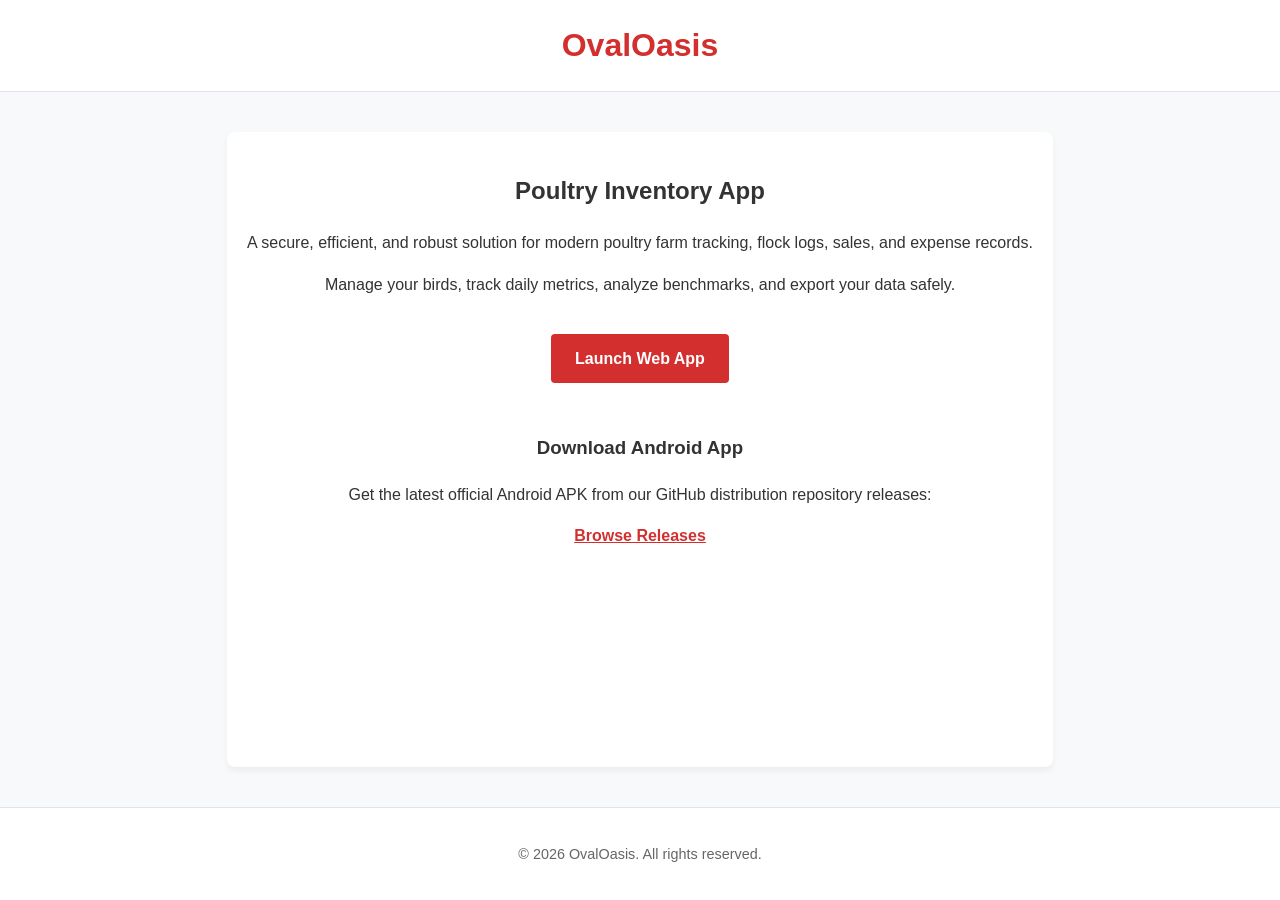
==== website/index.html @ 53a29bb6 "Automated synchronization of build artifacts: 8456d362" ====
<!DOCTYPE html>
<html lang="en">
<head>
    <meta charset="UTF-8">
    <meta name="viewport" content="width=device-width, initial-scale=1.0">
    <title>OvalOasis - Poultry Inventory Management</title>
    <style>
        body {
            font-family: -apple-system, BlinkMacSystemFont, "Segoe UI", Roboto, Helvetica, Arial, sans-serif;
            line-height: 1.6;
            margin: 0;
            padding: 0;
            color: #333;
            background-color: #f7f9fa;
            display: flex;
            flex-direction: column;
            min-height: 100vh;
        }
        header {
            background-color: #ffffff;
            border-bottom: 1px solid #e1e4e8;
            padding: 20px;
            text-align: center;
        }
        header h1 {
            margin: 0;
            color: #d32f2f;
            font-size: 2rem;
        }
        main {
            flex: 1;
            max-width: 800px;
            margin: 40px auto;
            padding: 20px;
            text-align: center;
            background: #ffffff;
            border-radius: 8px;
            box-shadow: 0 4px 6px rgba(0,0,0,0.05);
        }
        .cta-button {
            display: inline-block;
            background-color: #d32f2f;
            color: #ffffff;
            padding: 12px 24px;
            margin: 20px 0;
            font-weight: bold;
            text-decoration: none;
            border-radius: 4px;
            transition: background-color 0.2s ease;
        }
        .cta-button:hover {
            background-color: #b71c1c;
        }
        footer {
            text-align: center;
            padding: 20px;
            font-size: 0.9rem;
            color: #666;
            border-top: 1px solid #e1e4e8;
            background-color: #ffffff;
        }
    </style>
</head>
<body>
    <header>
        <h1>OvalOasis</h1>
    </header>
    <main>
        <h2>Poultry Inventory App</h2>
        <p>A secure, efficient, and robust solution for modern poultry farm tracking, flock logs, sales, and expense records.</p>
        <p>Manage your birds, track daily metrics, analyze benchmarks, and export your data safely.</p>
        
        <a href="https://app.ovaloasis.in" class="cta-button">Launch Web App</a>
        
        <div style="margin-top: 30px;">
            <h3>Download Android App</h3>
            <p>Get the latest official Android APK from our GitHub distribution repository releases:</p>
            <a href="https://github.com/amzy/PoultryInventory-App/releases" style="color: #d32f2f; font-weight: bold; text-decoration: underline;">Browse Releases</a>
        </div>
    </main>
    <footer>
        <p>&copy; 2026 OvalOasis. All rights reserved.</p>
    </footer>
</body>
</html>
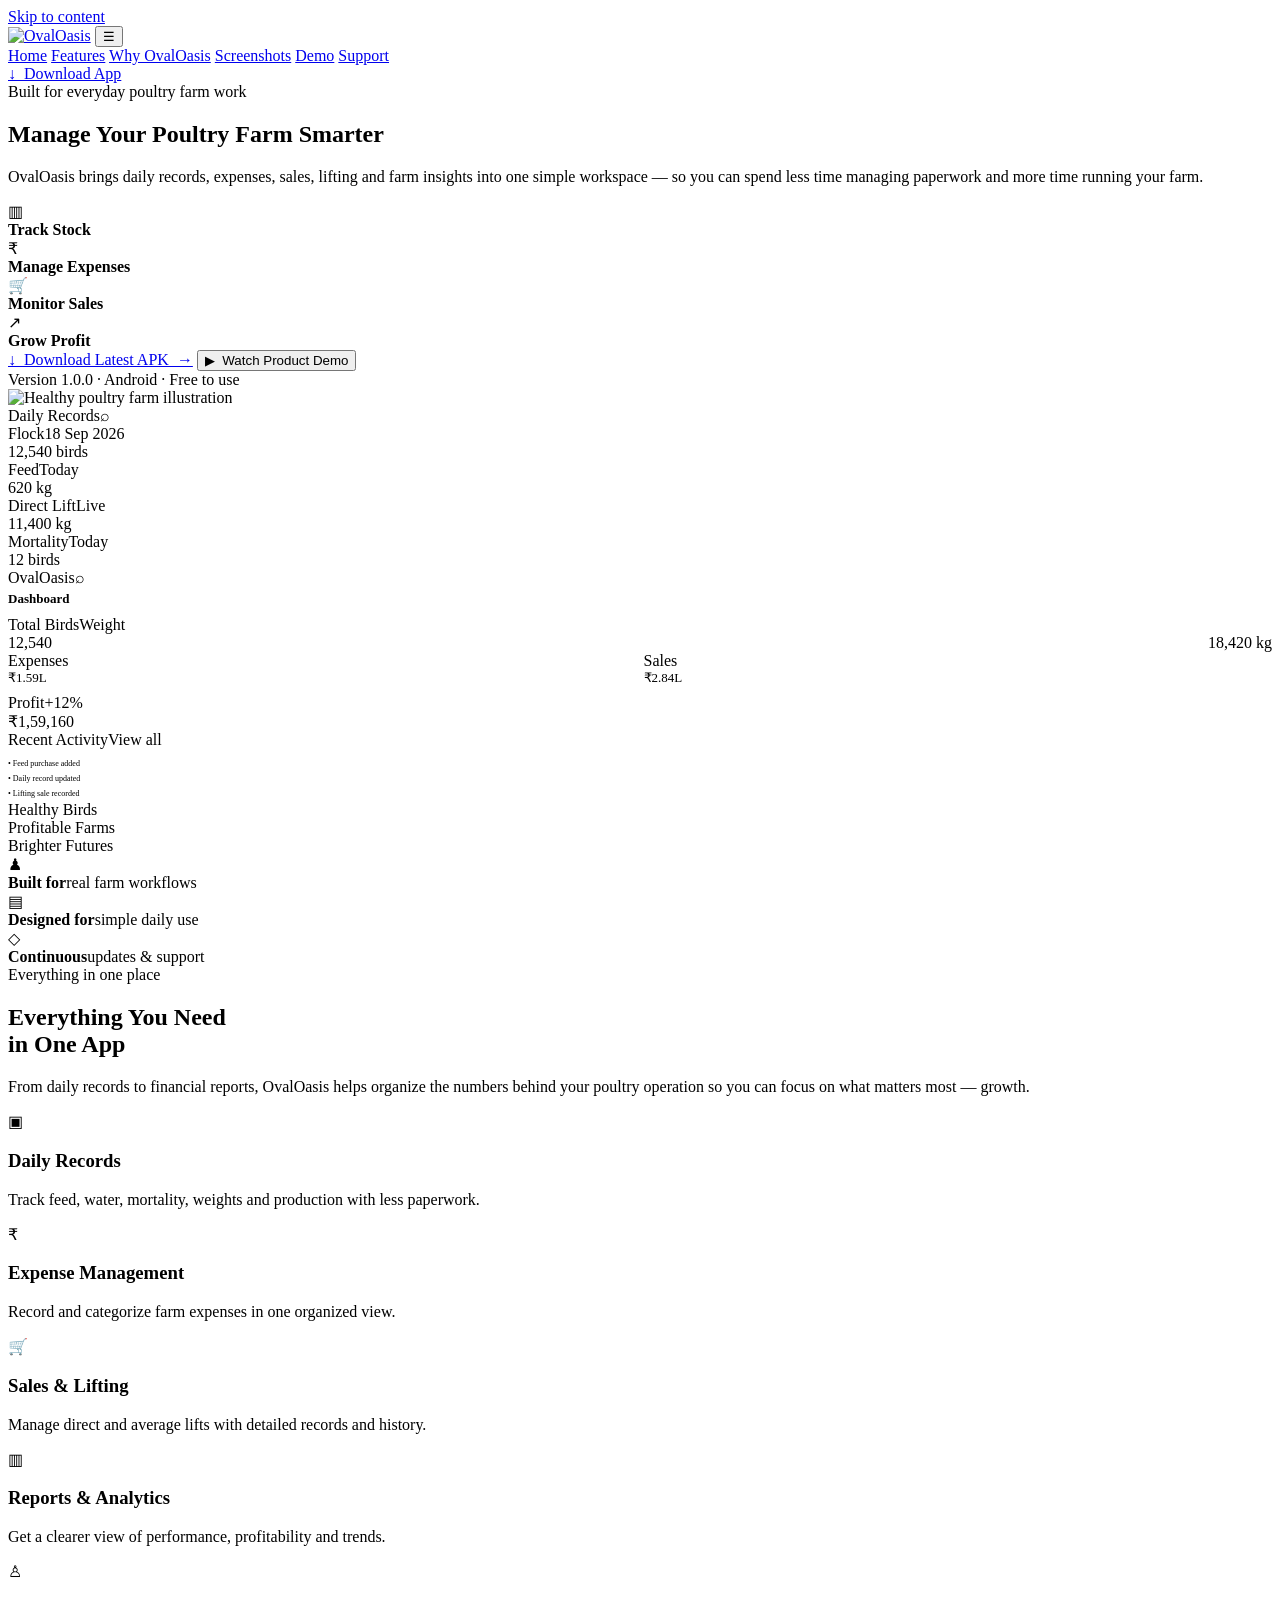
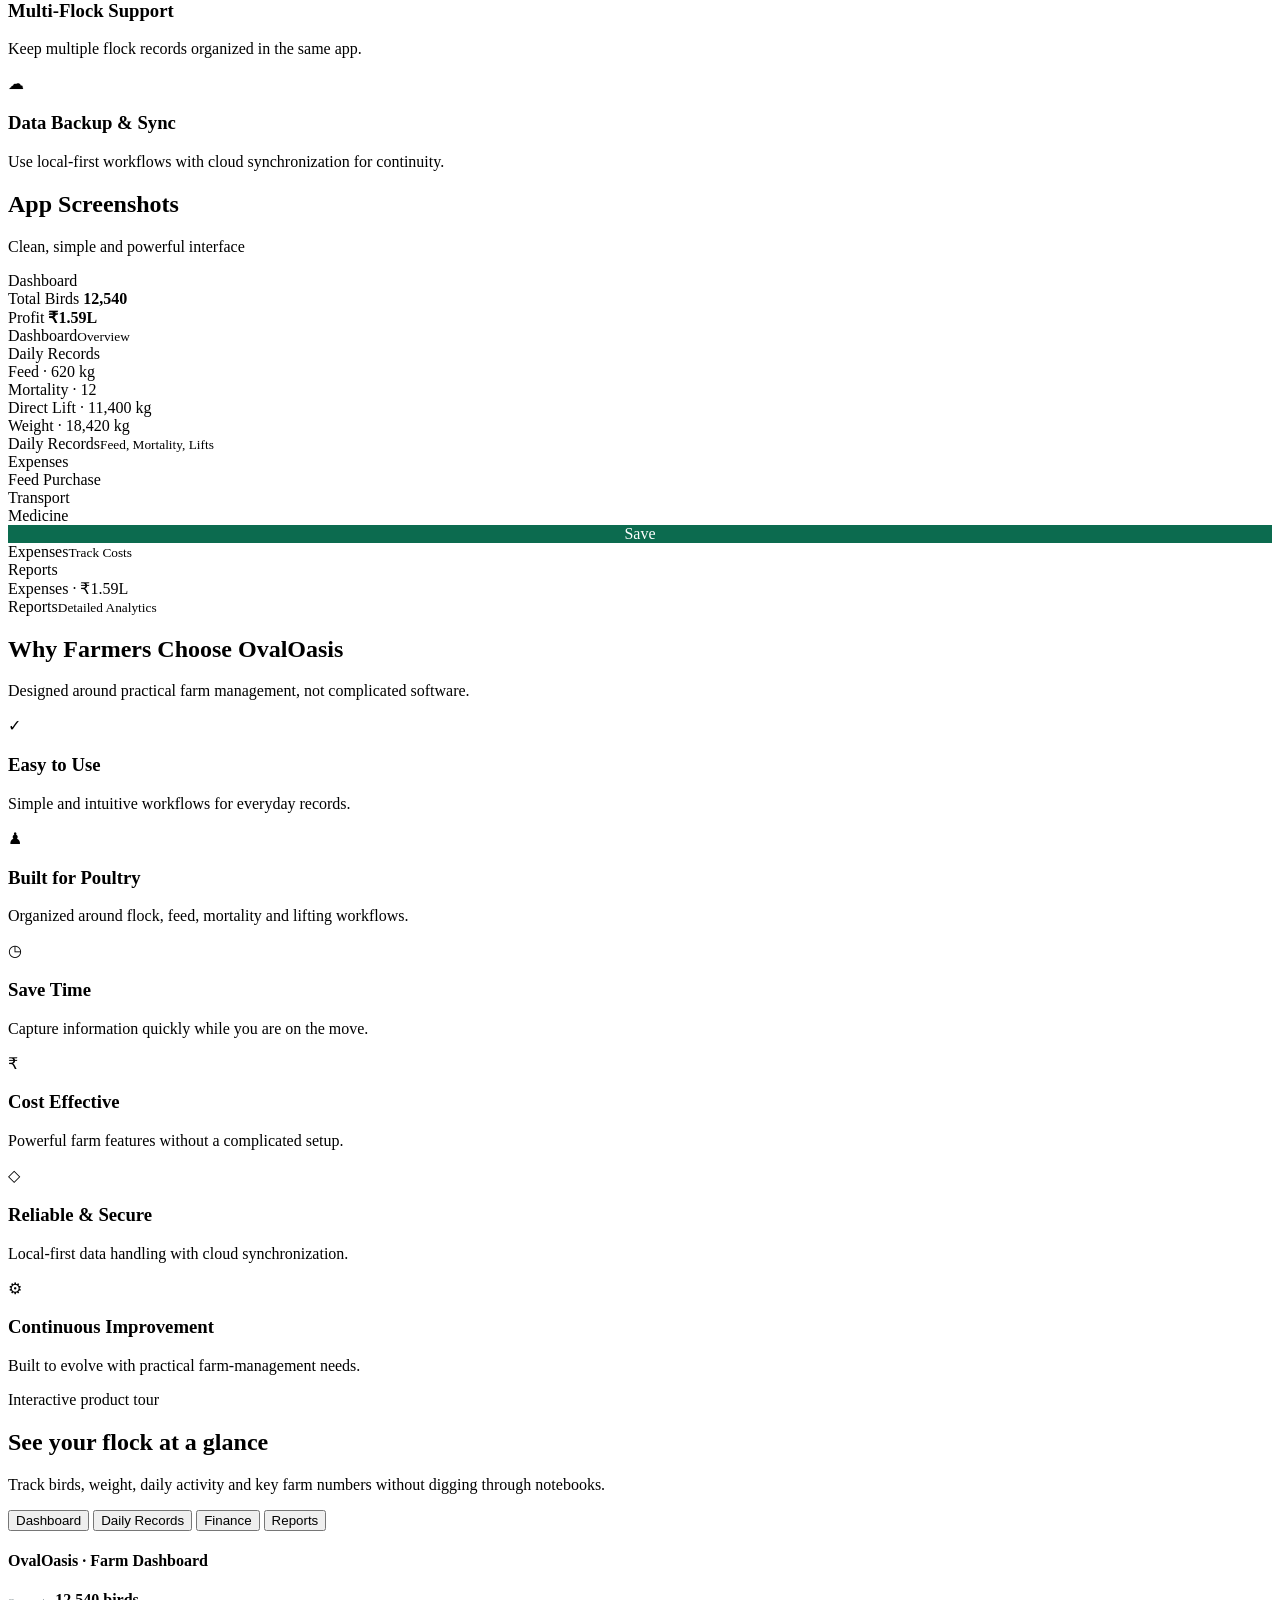
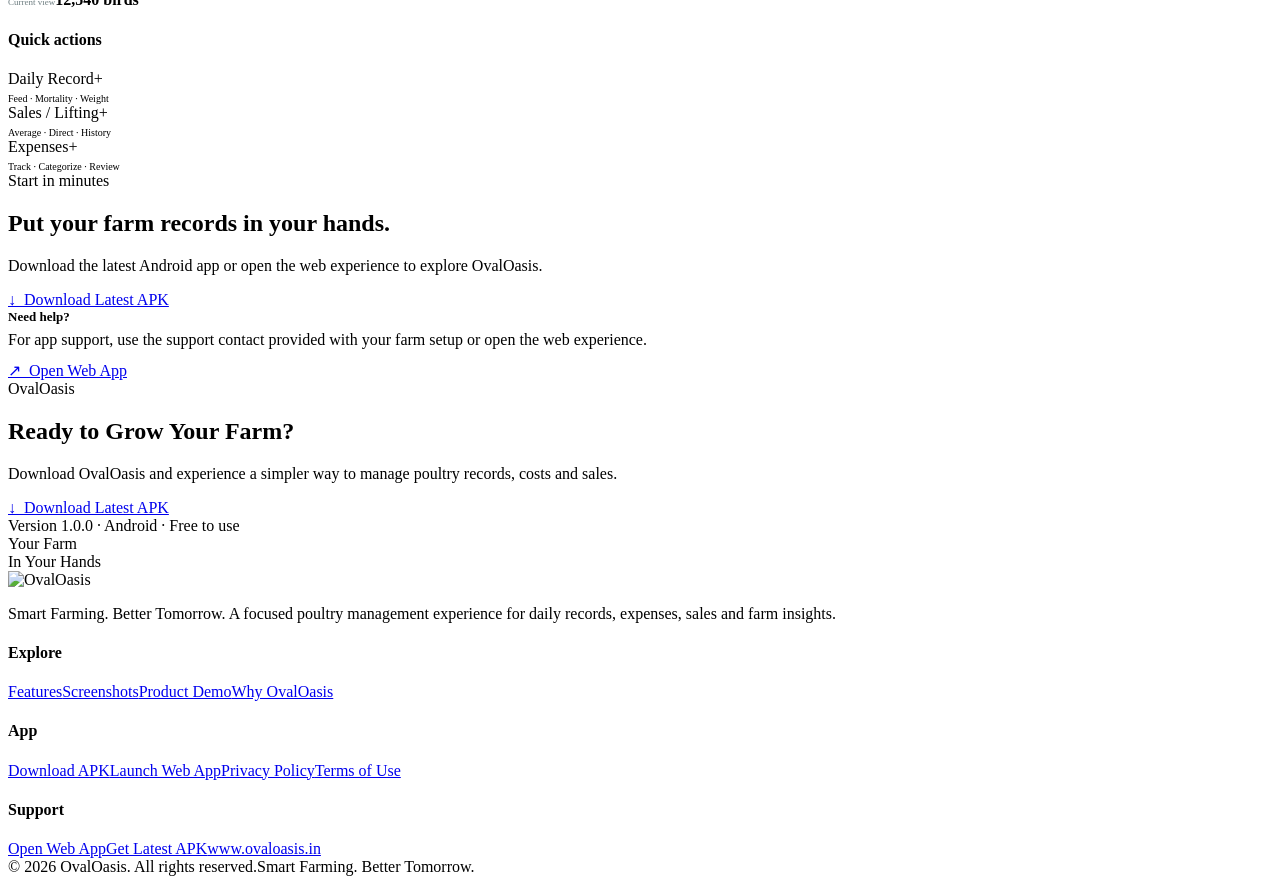
==== commit 5369991c: "Update private website source" ====
--- a/website/index.html
+++ b/website/index.html
@@ -1,85 +1,230 @@
-<!DOCTYPE html>
+<!doctype html>
 <html lang="en">
 <head>
-    <meta charset="UTF-8">
-    <meta name="viewport" content="width=device-width, initial-scale=1.0">
-    <title>OvalOasis - Poultry Inventory Management</title>
-    <style>
-        body {
-            font-family: -apple-system, BlinkMacSystemFont, "Segoe UI", Roboto, Helvetica, Arial, sans-serif;
-            line-height: 1.6;
-            margin: 0;
-            padding: 0;
-            color: #333;
-            background-color: #f7f9fa;
-            display: flex;
-            flex-direction: column;
-            min-height: 100vh;
-        }
-        header {
-            background-color: #ffffff;
-            border-bottom: 1px solid #e1e4e8;
-            padding: 20px;
-            text-align: center;
-        }
-        header h1 {
-            margin: 0;
-            color: #d32f2f;
-            font-size: 2rem;
-        }
-        main {
-            flex: 1;
-            max-width: 800px;
-            margin: 40px auto;
-            padding: 20px;
-            text-align: center;
-            background: #ffffff;
-            border-radius: 8px;
-            box-shadow: 0 4px 6px rgba(0,0,0,0.05);
-        }
-        .cta-button {
-            display: inline-block;
-            background-color: #d32f2f;
-            color: #ffffff;
-            padding: 12px 24px;
-            margin: 20px 0;
-            font-weight: bold;
-            text-decoration: none;
-            border-radius: 4px;
-            transition: background-color 0.2s ease;
-        }
-        .cta-button:hover {
-            background-color: #b71c1c;
-        }
-        footer {
-            text-align: center;
-            padding: 20px;
-            font-size: 0.9rem;
-            color: #666;
-            border-top: 1px solid #e1e4e8;
-            background-color: #ffffff;
-        }
-    </style>
+  <meta charset="utf-8">
+  <meta name="viewport" content="width=device-width,initial-scale=1,viewport-fit=cover">
+  <meta name="theme-color" content="#0c6b4f">
+  <meta name="description" content="OvalOasis is a simple poultry farm management app for daily records, expenses, sales, lifting, reports and multi-flock tracking.">
+  <meta property="og:title" content="OvalOasis — Smart Farming. Better Tomorrow.">
+  <meta property="og:description" content="Manage your poultry farm smarter with OvalOasis.">
+  <meta property="og:type" content="website">
+  <meta property="og:url" content="https://www.ovaloasis.in/">
+  <meta name="twitter:card" content="summary_large_image">
+  <link rel="icon" href="assets/logo.svg" type="image/svg+xml">
+  <link rel="preconnect" href="https://fonts.googleapis.com">
+  <link rel="preconnect" href="https://fonts.gstatic.com" crossorigin>
+  <link href="https://fonts.googleapis.com/css2?family=Inter:wght@400;500;600;700;800;900&display=swap" rel="stylesheet">
+  <link rel="stylesheet" href="styles.css">
+  <title>OvalOasis | Poultry Farm Management App</title>
 </head>
 <body>
-    <header>
-        <h1>OvalOasis</h1>
-    </header>
-    <main>
-        <h2>Poultry Inventory App</h2>
-        <p>A secure, efficient, and robust solution for modern poultry farm tracking, flock logs, sales, and expense records.</p>
-        <p>Manage your birds, track daily metrics, analyze benchmarks, and export your data safely.</p>
-        
-        <a href="https://app.ovaloasis.in" class="cta-button">Launch Web App</a>
-        
-        <div style="margin-top: 30px;">
-            <h3>Download Android App</h3>
-            <p>Get the latest official Android APK from our GitHub distribution repository releases:</p>
-            <a href="https://github.com/amzy/PoultryInventory-App/releases" style="color: #d32f2f; font-weight: bold; text-decoration: underline;">Browse Releases</a>
-        </div>
-    </main>
-    <footer>
-        <p>&copy; 2026 OvalOasis. All rights reserved.</p>
-    </footer>
+<a class="skip-link" href="#main">Skip to content</a>
+
+<header class="site-header">
+  <div class="container">
+    <nav class="nav-shell" aria-label="Main navigation">
+      <a class="brand" href="#home" aria-label="OvalOasis home"><img src="assets/logo.svg" alt="OvalOasis"></a>
+      <button class="menu-toggle" type="button" aria-label="Open menu" aria-expanded="false">☰</button>
+      <div class="nav-links">
+        <a class="active" href="#home">Home</a>
+        <a href="#features">Features</a>
+        <a href="#why">Why OvalOasis</a>
+        <a href="#screenshots">Screenshots</a>
+        <a href="#tour">Demo</a>
+        <a href="#support">Support</a>
+      </div>
+      <a class="nav-cta" data-apk href="https://github.com/amzy/PoultryInventory-App/releases/latest/download/app-release.apk">↓&nbsp; Download App</a>
+    </nav>
+  </div>
+</header>
+
+<main id="main">
+<section class="hero" id="home">
+  <div class="container hero-grid">
+    <div class="reveal">
+      <div class="eyebrow"><span class="dot"></span> Built for everyday poultry farm work</div>
+      <h1>Manage Your Poultry Farm <span>Smarter</span></h1>
+      <p class="hero-copy">OvalOasis brings daily records, expenses, sales, lifting and farm insights into one simple workspace — so you can spend less time managing paperwork and more time running your farm.</p>
+      <div class="quick-points" aria-label="Key benefits">
+        <div class="quick"><div class="quick-icon">▥</div><b>Track Stock</b></div>
+        <div class="quick"><div class="quick-icon">₹</div><b>Manage Expenses</b></div>
+        <div class="quick"><div class="quick-icon">🛒</div><b>Monitor Sales</b></div>
+        <div class="quick"><div class="quick-icon">↗</div><b>Grow Profit</b></div>
+      </div>
+      <div class="hero-actions">
+        <a class="btn-primary" data-apk href="https://github.com/amzy/PoultryInventory-App/releases/latest/download/app-release.apk">↓&nbsp; Download Latest APK&nbsp; →</a>
+        <button class="btn-secondary demo-button" type="button">▶&nbsp; Watch Product Demo</button>
+      </div>
+      <div class="meta">Version <span id="app-version">1.0.0</span> · Android · Free to use</div>
+    </div>
+
+    <div class="hero-visual reveal">
+      <img class="farm-art" src="assets/farm-illustration.svg" alt="Healthy poultry farm illustration">
+      <div class="phone-cluster">
+        <div class="phone float">
+          <div class="phone-screen">
+            <div class="notch"></div>
+            <div class="app-top"><span>Daily Records</span><span>⌕</span></div>
+            <div class="app-body">
+              <div class="mini-card green"><div class="mini-row"><span>Flock</span><span>18 Sep 2026</span></div><div class="mini-value">12,540 birds</div></div>
+              <div class="mini-card"><div class="mini-row"><span>Feed</span><span>Today</span></div><div class="mini-value">620 kg</div></div>
+              <div class="mini-card"><div class="mini-row"><span>Direct Lift</span><span>Live</span></div><div class="mini-value">11,400 kg</div></div>
+              <div class="mini-card"><div class="mini-row"><span>Mortality</span><span>Today</span></div><div class="mini-value">12 birds</div></div>
+            </div>
+          </div>
+        </div>
+        <div class="phone main">
+          <div class="phone-screen">
+            <div class="notch"></div>
+            <div class="app-top"><span>OvalOasis</span><span>⌕</span></div>
+            <div class="app-body">
+              <div style="font-size:13px;font-weight:900;margin:4px 0 9px">Dashboard</div>
+              <div class="mini-card"><div class="mini-row"><span>Total Birds</span><span>Weight</span></div><div style="display:flex;justify-content:space-between"><div class="mini-value">12,540</div><div class="mini-value">18,420 kg</div></div></div>
+              <div style="display:grid;grid-template-columns:1fr 1fr;gap:7px">
+                <div class="mini-card" style="margin:0"><div class="mini-row"><span>Expenses</span></div><div class="mini-value" style="font-size:13px">₹1.59L</div></div>
+                <div class="mini-card" style="margin:0"><div class="mini-row"><span>Sales</span></div><div class="mini-value" style="font-size:13px">₹2.84L</div></div>
+              </div>
+              <div class="mini-card green" style="margin-top:8px"><div class="mini-row"><span>Profit</span><span>+12%</span></div><div class="mini-value">₹1,59,160</div><div class="spark"><i style="height:25%"></i><i style="height:40%"></i><i style="height:34%"></i><i style="height:54%"></i><i style="height:47%"></i><i style="height:69%"></i><i style="height:58%"></i><i style="height:86%"></i></div></div>
+              <div class="mini-card"><div class="mini-row"><span>Recent Activity</span><span>View all</span></div><div style="font-size:8px;margin-top:7px;line-height:1.9">• Feed purchase added<br>• Daily record updated<br>• Lifting sale recorded</div></div>
+            </div>
+          </div>
+        </div>
+      </div>
+      <div class="hero-note">Healthy Birds<br>Profitable Farms<br>Brighter Futures</div>
+      <div class="trust-strip">
+        <div class="trust-item"><div>♟</div><strong>Built for</strong><span>real farm workflows</span></div>
+        <div class="trust-item"><div>▤</div><strong>Designed for</strong><span>simple daily use</span></div>
+        <div class="trust-item"><div>◇</div><strong>Continuous</strong><span>updates & support</span></div>
+      </div>
+    </div>
+  </div>
+</section>
+
+<section class="section section-soft" id="features">
+  <div class="container">
+    <div class="section-head reveal">
+      <div><div class="section-kicker">Everything in one place</div><h2>Everything You Need<br><span style="color:var(--green)">in One App</span></h2></div>
+      <p>From daily records to financial reports, OvalOasis helps organize the numbers behind your poultry operation so you can focus on what matters most — growth.</p>
+    </div>
+    <div class="feature-grid">
+      <article class="feature-card reveal"><div class="feature-icon">▣</div><h3>Daily Records</h3><p>Track feed, water, mortality, weights and production with less paperwork.</p></article>
+      <article class="feature-card reveal"><div class="feature-icon">₹</div><h3>Expense Management</h3><p>Record and categorize farm expenses in one organized view.</p></article>
+      <article class="feature-card reveal"><div class="feature-icon">🛒</div><h3>Sales & Lifting</h3><p>Manage direct and average lifts with detailed records and history.</p></article>
+      <article class="feature-card reveal"><div class="feature-icon">▥</div><h3>Reports & Analytics</h3><p>Get a clearer view of performance, profitability and trends.</p></article>
+      <article class="feature-card reveal"><div class="feature-icon">♙</div><h3>Multi-Flock Support</h3><p>Keep multiple flock records organized in the same app.</p></article>
+      <article class="feature-card reveal"><div class="feature-icon">☁</div><h3>Data Backup & Sync</h3><p>Use local-first workflows with cloud synchronization for continuity.</p></article>
+    </div>
+  </div>
+</section>
+
+<section class="section" id="screenshots">
+  <div class="container showcase-grid">
+    <div class="panel reveal">
+      <h2>App Screenshots</h2>
+      <p class="panel-sub">Clean, simple and powerful interface</p>
+      <div class="screens">
+        <div class="screen-card"><div class="screen-phone"><div class="tiny-ui"><div class="tiny-title">Dashboard</div><div class="tiny-box">Total Birds <b>12,540</b></div><div class="tiny-box">Profit <b>₹1.59L</b></div><div class="tiny-bars"><i style="height:30%"></i><i style="height:48%"></i><i style="height:40%"></i><i style="height:62%"></i><i style="height:54%"></i><i style="height:78%"></i></div></div></div><div class="screen-caption">Dashboard<small>Overview</small></div></div>
+        <div class="screen-card"><div class="screen-phone"><div class="tiny-ui"><div class="tiny-title">Daily Records</div><div class="tiny-box">Feed · 620 kg</div><div class="tiny-box">Mortality · 12</div><div class="tiny-box">Direct Lift · 11,400 kg</div><div class="tiny-box">Weight · 18,420 kg</div></div></div><div class="screen-caption">Daily Records<small>Feed, Mortality, Lifts</small></div></div>
+        <div class="screen-card"><div class="screen-phone"><div class="tiny-ui"><div class="tiny-title">Expenses</div><div class="tiny-box">Feed Purchase</div><div class="tiny-box">Transport</div><div class="tiny-box">Medicine</div><div class="tiny-box" style="background:#0c6b4f;color:#fff;text-align:center">Save</div></div></div><div class="screen-caption">Expenses<small>Track Costs</small></div></div>
+        <div class="screen-card"><div class="screen-phone"><div class="tiny-ui"><div class="tiny-title">Reports</div><div class="tiny-box">Expenses · ₹1.59L</div><div class="tiny-bars"><i style="height:45%"></i><i style="height:65%"></i><i style="height:55%"></i><i style="height:83%"></i><i style="height:70%"></i></div></div></div><div class="screen-caption">Reports<small>Detailed Analytics</small></div></div>
+      </div>
+    </div>
+
+    <div class="panel reveal" id="why">
+      <h2>Why Farmers Choose OvalOasis</h2>
+      <p class="panel-sub">Designed around practical farm management, not complicated software.</p>
+      <div class="why-grid">
+        <div class="why"><div class="why-icon">✓</div><div><h3>Easy to Use</h3><p>Simple and intuitive workflows for everyday records.</p></div></div>
+        <div class="why"><div class="why-icon">♟</div><div><h3>Built for Poultry</h3><p>Organized around flock, feed, mortality and lifting workflows.</p></div></div>
+        <div class="why"><div class="why-icon">◷</div><div><h3>Save Time</h3><p>Capture information quickly while you are on the move.</p></div></div>
+        <div class="why"><div class="why-icon">₹</div><div><h3>Cost Effective</h3><p>Powerful farm features without a complicated setup.</p></div></div>
+        <div class="why"><div class="why-icon">◇</div><div><h3>Reliable & Secure</h3><p>Local-first data handling with cloud synchronization.</p></div></div>
+        <div class="why"><div class="why-icon">⚙</div><div><h3>Continuous Improvement</h3><p>Built to evolve with practical farm-management needs.</p></div></div>
+      </div>
+    </div>
+  </div>
+</section>
+
+<section class="section section-soft" id="tour">
+  <div class="container tour">
+    <div class="tour-copy reveal">
+      <div class="section-kicker">Interactive product tour</div>
+      <h2 id="tour-title">See your flock at a glance</h2>
+      <p id="tour-copy">Track birds, weight, daily activity and key farm numbers without digging through notebooks.</p>
+      <div class="tour-tabs" role="tablist" aria-label="Product tour">
+        <button class="tour-tab active" type="button">Dashboard</button>
+        <button class="tour-tab" type="button">Daily Records</button>
+        <button class="tour-tab" type="button">Finance</button>
+        <button class="tour-tab" type="button">Reports</button>
+      </div>
+    </div>
+    <div class="demo-window reveal" aria-label="Animated OvalOasis product preview">
+      <div class="demo-toolbar"><span class="demo-dot"></span><span class="demo-dot"></span><span class="demo-dot"></span></div>
+      <div class="demo-stage">
+        <div class="demo-pane">
+          <h4>OvalOasis · Farm Dashboard</h4>
+          <div class="demo-metric"><span style="font-size:9px;color:#6d7d80">Current view</span><b id="tour-metric">12,540 birds</b></div>
+          <div class="demo-chart" id="tour-chart"></div>
+        </div>
+        <div class="demo-pane">
+          <h4>Quick actions</h4>
+          <div class="mini-card"><div class="mini-row"><span>Daily Record</span><span>+</span></div><div style="font-size:10px;margin-top:5px">Feed · Mortality · Weight</div></div>
+          <div class="mini-card"><div class="mini-row"><span>Sales / Lifting</span><span>+</span></div><div style="font-size:10px;margin-top:5px">Average · Direct · History</div></div>
+          <div class="mini-card"><div class="mini-row"><span>Expenses</span><span>+</span></div><div style="font-size:10px;margin-top:5px">Track · Categorize · Review</div></div>
+        </div>
+      </div>
+    </div>
+  </div>
+</section>
+
+<section class="section" id="support">
+  <div class="container">
+    <div class="marketing-band reveal">
+      <div><div class="section-kicker">Start in minutes</div><h2>Put your farm records in your hands.</h2><p>Download the latest Android app or open the web experience to explore OvalOasis.</p><a class="btn-primary" data-apk href="https://github.com/amzy/PoultryInventory-App/releases/latest/download/app-release.apk">↓&nbsp; Download Latest APK</a></div>
+      <div><div style="font-size:13px;font-weight:800;color:var(--green)">Need help?</div><p style="margin:6px 0 12px">For app support, use the support contact provided with your farm setup or open the web experience.</p><a class="btn-secondary" href="https://app.ovaloasis.in">↗&nbsp; Open Web App</a></div>
+    </div>
+  </div>
+</section>
+
+<section class="cta">
+  <div class="container">
+    <div class="cta-card reveal">
+      <div><div class="section-kicker">OvalOasis</div><h2>Ready to Grow Your Farm?</h2><p>Download OvalOasis and experience a simpler way to manage poultry records, costs and sales.</p><a class="btn-primary" data-apk href="https://github.com/amzy/PoultryInventory-App/releases/latest/download/app-release.apk">↓&nbsp; Download Latest APK</a><div class="meta">Version <span>1.0.0</span> · Android · Free to use</div></div>
+      <div class="cta-art"><div class="phone-outline"></div><div class="hand-note">Your Farm<br>In Your Hands</div></div>
+    </div>
+  </div>
+</section>
+</main>
+
+<footer class="footer">
+  <div class="container">
+    <div class="footer-grid">
+      <div class="footer-brand"><img src="assets/logo.svg" alt="OvalOasis"><p>Smart Farming. Better Tomorrow. A focused poultry management experience for daily records, expenses, sales and farm insights.</p></div>
+      <div><h4>Explore</h4><div class="footer-links"><a href="#features">Features</a><a href="#screenshots">Screenshots</a><a href="#tour">Product Demo</a><a href="#why">Why OvalOasis</a></div></div>
+      <div><h4>App</h4><div class="footer-links"><a data-apk href="https://github.com/amzy/PoultryInventory-App/releases/latest/download/app-release.apk">Download APK</a><a href="https://app.ovaloasis.in">Launch Web App</a><a href="https://app.ovaloasis.in/privacy-policy.html">Privacy Policy</a><a href="https://app.ovaloasis.in/terms-and-conditions.html">Terms of Use</a></div></div>
+      <div><h4>Support</h4><div class="footer-links"><a href="https://app.ovaloasis.in">Open Web App</a><a data-apk href="https://github.com/amzy/PoultryInventory-App/releases/latest/download/app-release.apk">Get Latest APK</a><a href="https://www.ovaloasis.in/">www.ovaloasis.in</a></div></div>
+    </div>
+    <div class="footer-bottom"><span>© 2026 OvalOasis. All rights reserved.</span><span>Smart Farming. Better Tomorrow.</span></div>
+  </div>
+</footer>
+
+<div id="demo-modal" role="dialog" aria-modal="true" aria-label="OvalOasis product demo" style="display:none;position:fixed;inset:0;z-index:100;background:rgba(7,35,28,.72);backdrop-filter:blur(10px);align-items:center;justify-content:center;padding:18px">
+  <div style="width:min(920px,100%);max-height:90vh;overflow:auto;background:#f7fbf8;border-radius:24px;padding:18px;box-shadow:0 30px 80px rgba(0,0,0,.3);position:relative">
+    <button class="demo-close" type="button" aria-label="Close demo" style="position:absolute;right:14px;top:12px;width:36px;height:36px;border:0;border-radius:50%;background:#fff;font-size:20px;cursor:pointer">×</button>
+    <div style="padding:8px 8px 15px"><div class="section-kicker">Product demo</div><h2 style="margin:5px 0;font-size:30px">OvalOasis in motion</h2><p style="margin:0;color:var(--muted);font-size:13px">Explore the main workflows without leaving the page.</p></div>
+    <div class="demo-stage" style="height:380px">
+      <div class="demo-pane"><h4>Dashboard</h4><div class="demo-metric"><span style="font-size:9px;color:#6d7d80">Farm overview</span><b>12,540 birds</b></div><div class="demo-chart" style="height:170px"><i style="height:35%"></i><i style="height:51%"></i><i style="height:45%"></i><i style="height:66%"></i><i style="height:59%"></i><i style="height:82%"></i><i style="height:93%"></i></div></div>
+      <div class="demo-pane"><h4>Daily records & sales</h4><div class="mini-card green"><div class="mini-row"><span>Direct Lift</span><span>Today</span></div><div class="mini-value">11,400 kg</div></div><div class="mini-card"><div class="mini-row"><span>Feed</span><span>620 kg</span></div><div class="mini-value">₹42,300</div></div><div class="mini-card"><div class="mini-row"><span>Mortality</span><span>12 birds</span></div><div class="mini-value">0.10%</div></div><div class="mini-card"><div class="mini-row"><span>Reports</span><span>View</span></div><div style="font-size:9px;margin-top:5px">Performance · Expenses · Sales</div></div></div>
+    </div>
+  </div>
+</div>
+
+<script>
+  const modal=document.getElementById('demo-modal');
+  document.querySelector('.demo-button')?.addEventListener('click',()=>{modal.style.display='flex';document.body.style.overflow='hidden'});
+  document.querySelector('.demo-close')?.addEventListener('click',()=>{modal.style.display='none';document.body.style.overflow=''});
+  modal?.addEventListener('click',e=>{if(e.target===modal){modal.style.display='none';document.body.style.overflow=''}});
+</script>
+<script src="script.js" defer></script>
 </body>
-</html>
+</html>
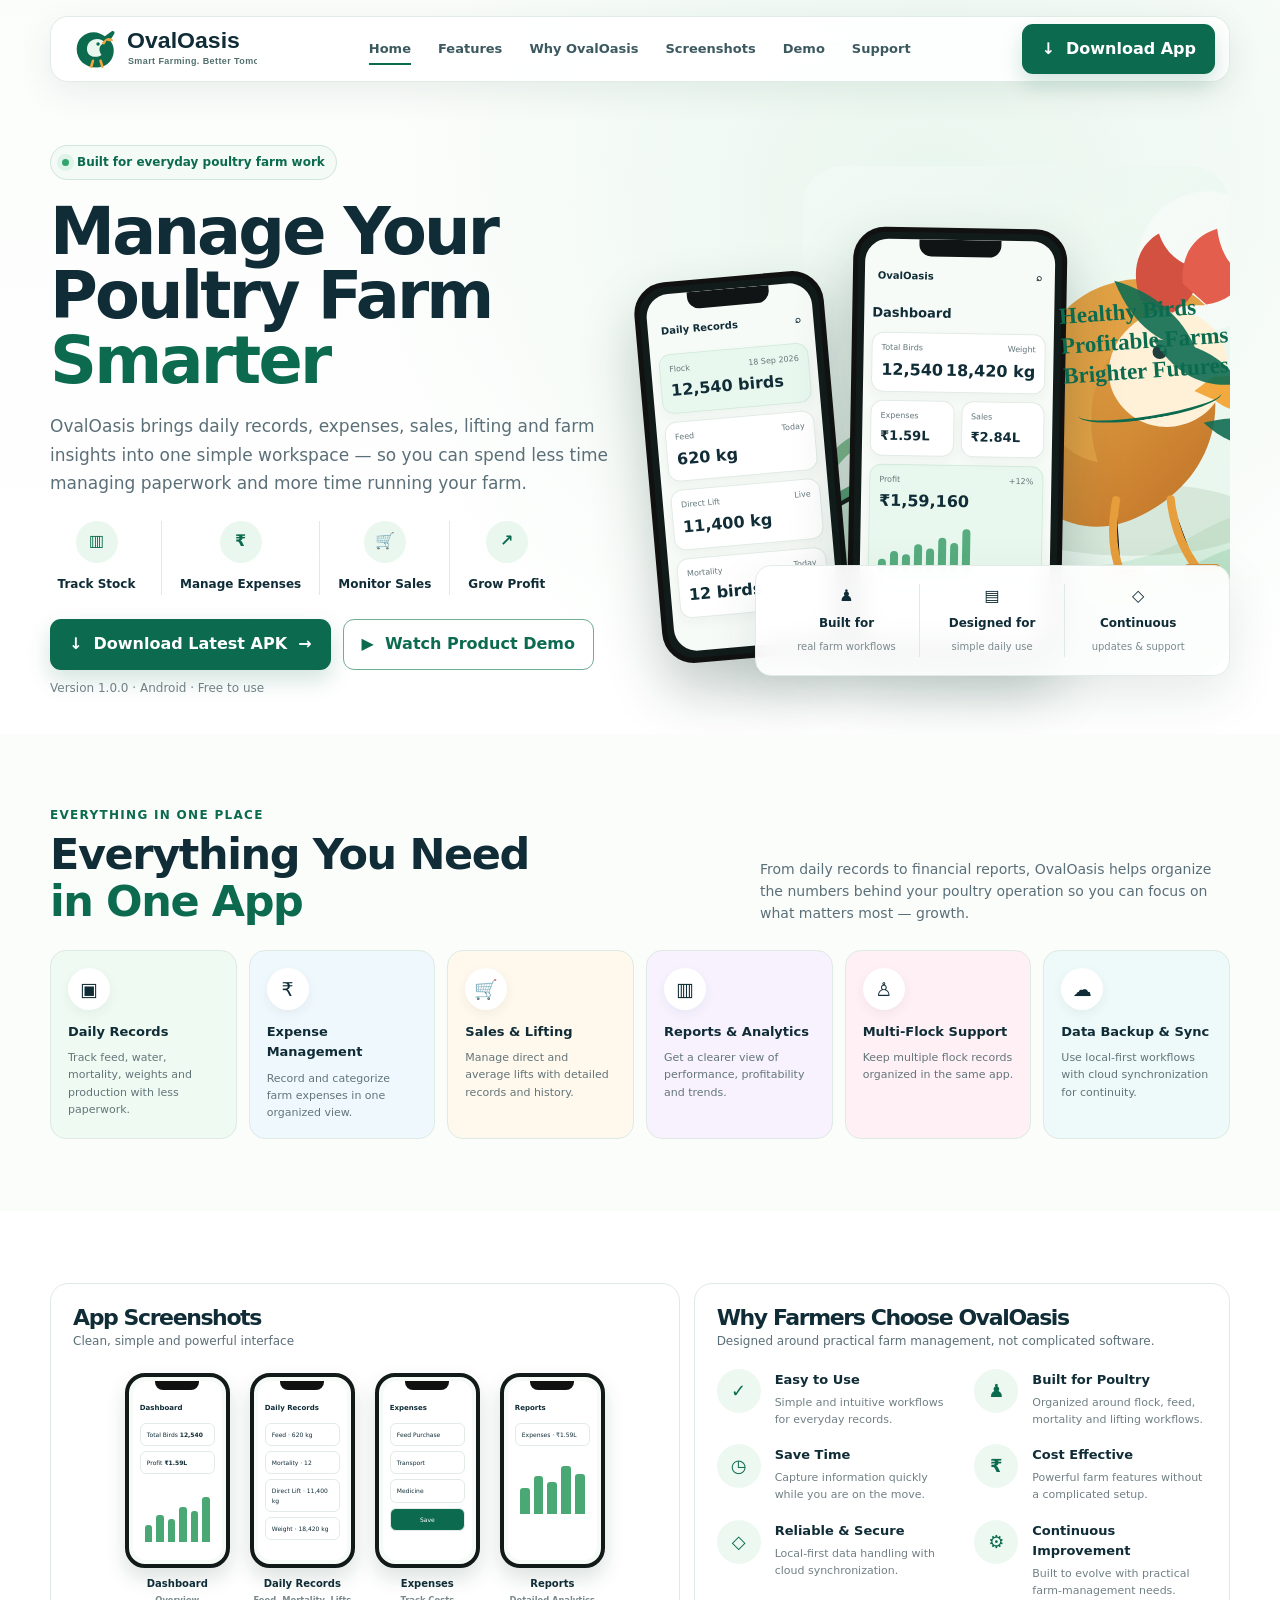
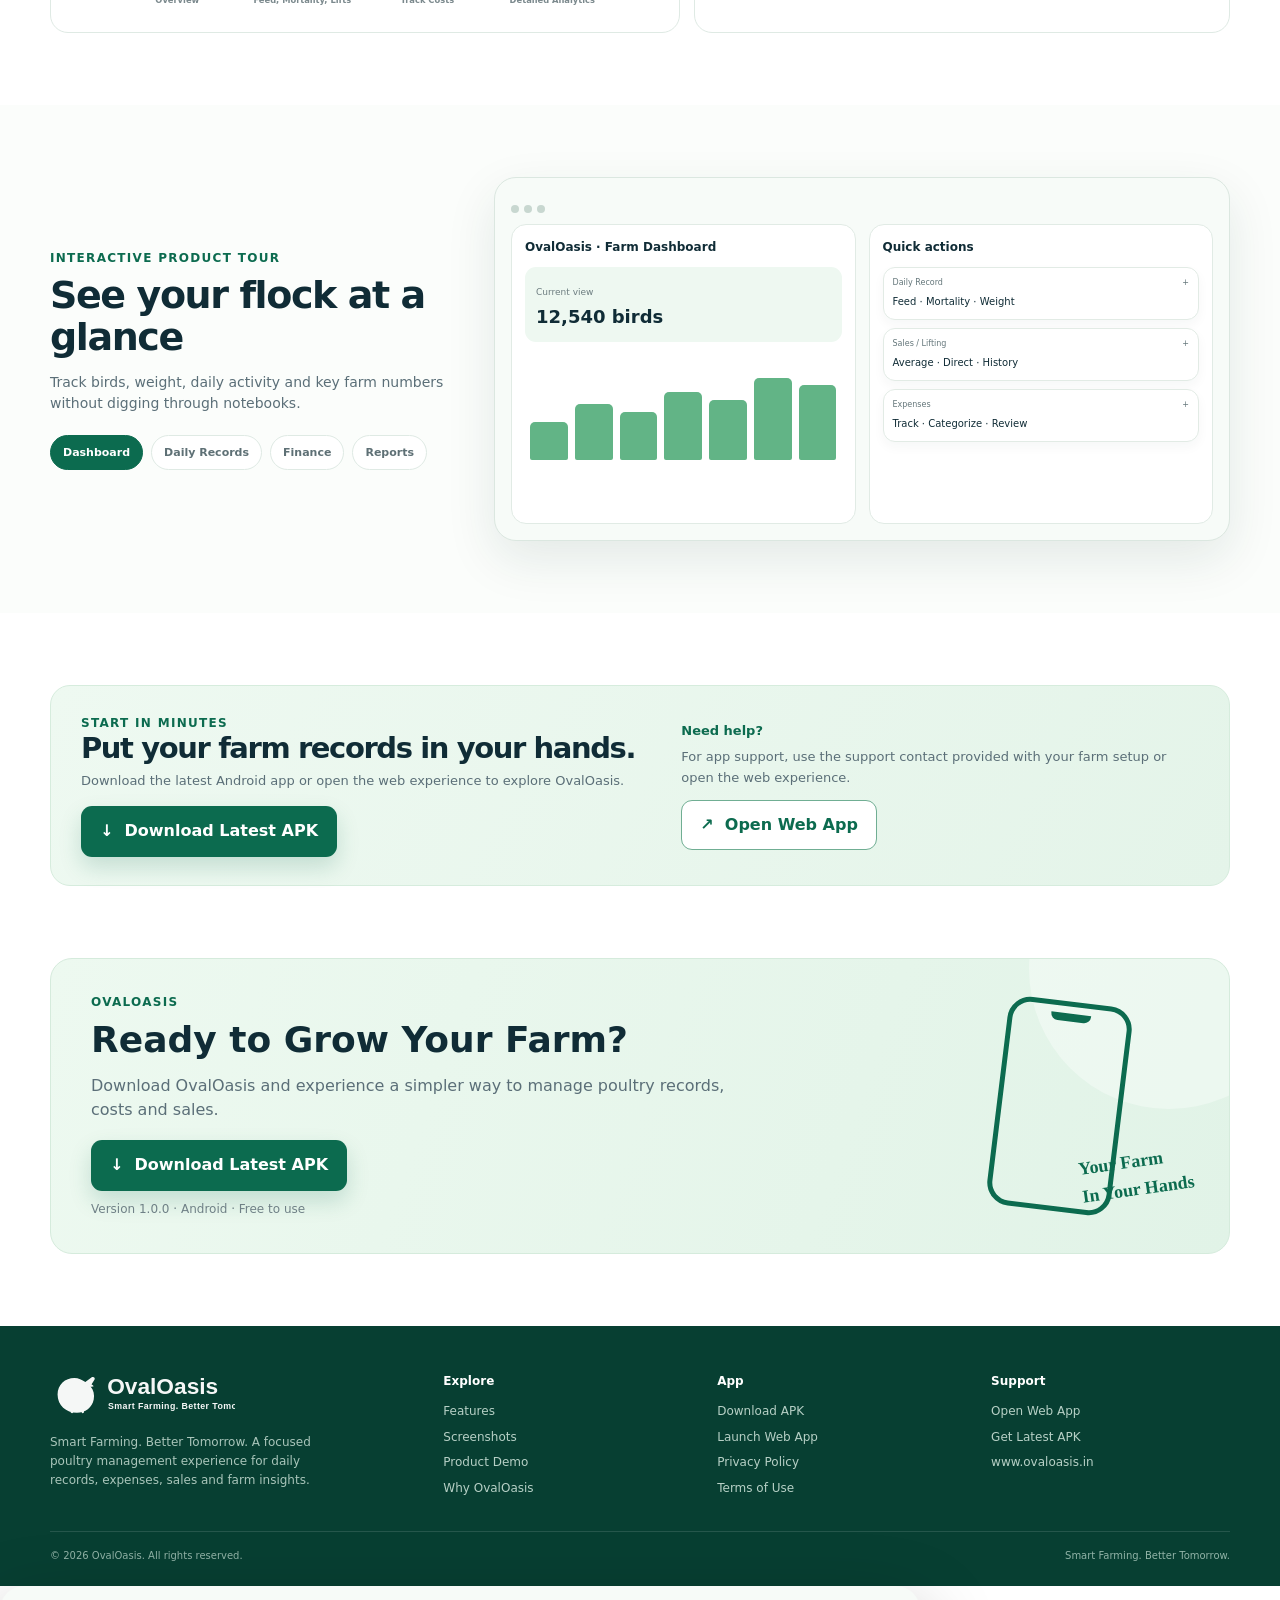
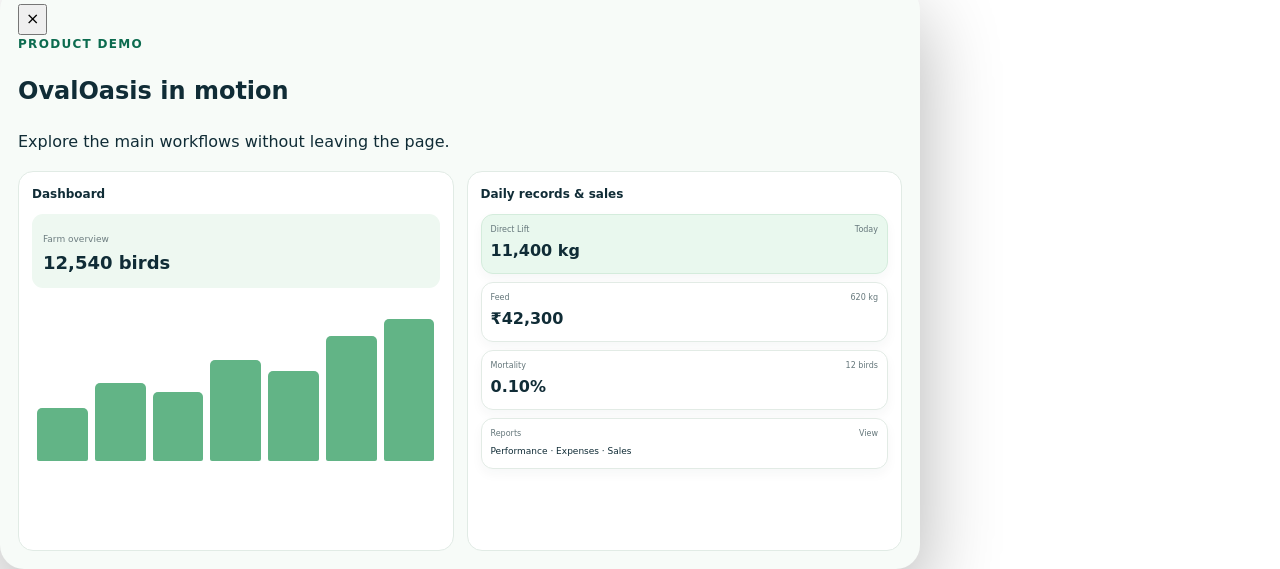
==== commit 00913d53: "Improve OvalOasis website SEO and accessibility" ====
--- a/website/index.html
+++ b/website/index.html
@@ -10,12 +10,26 @@
   <meta property="og:type" content="website">
   <meta property="og:url" content="https://www.ovaloasis.in/">
   <meta name="twitter:card" content="summary_large_image">
+  <meta name="robots" content="index,follow">
+  <link rel="canonical" href="https://www.ovaloasis.in/">
   <link rel="icon" href="assets/logo.svg" type="image/svg+xml">
   <link rel="preconnect" href="https://fonts.googleapis.com">
   <link rel="preconnect" href="https://fonts.gstatic.com" crossorigin>
   <link href="https://fonts.googleapis.com/css2?family=Inter:wght@400;500;600;700;800;900&display=swap" rel="stylesheet">
   <link rel="stylesheet" href="styles.css">
   <title>OvalOasis | Poultry Farm Management App</title>
+  <script type="application/ld+json">
+  {
+    "@context":"https://schema.org",
+    "@type":"SoftwareApplication",
+    "name":"OvalOasis",
+    "applicationCategory":"BusinessApplication",
+    "operatingSystem":"Android",
+    "url":"https://www.ovaloasis.in/",
+    "downloadUrl":"https://github.com/amzy/PoultryInventory-App/releases/latest/download/app-release.apk",
+    "description":"Poultry farm management for daily records, expenses, sales, lifting and reports."
+  }
+  </script>
 </head>
 <body>
 <a class="skip-link" href="#main">Skip to content</a>
@@ -24,8 +38,8 @@
   <div class="container">
     <nav class="nav-shell" aria-label="Main navigation">
       <a class="brand" href="#home" aria-label="OvalOasis home"><img src="assets/logo.svg" alt="OvalOasis"></a>
-      <button class="menu-toggle" type="button" aria-label="Open menu" aria-expanded="false">☰</button>
-      <div class="nav-links">
+      <button class="menu-toggle" type="button" aria-label="Open navigation menu" aria-expanded="false" aria-controls="site-navigation">☰</button>
+      <div class="nav-links" id="site-navigation">
         <a class="active" href="#home">Home</a>
         <a href="#features">Features</a>
         <a href="#why">Why OvalOasis</a>
@@ -208,10 +222,10 @@
   </div>
 </footer>
 
-<div id="demo-modal" role="dialog" aria-modal="true" aria-label="OvalOasis product demo" style="display:none;position:fixed;inset:0;z-index:100;background:rgba(7,35,28,.72);backdrop-filter:blur(10px);align-items:center;justify-content:center;padding:18px">
+<div id="demo-modal" class="demo-modal" role="dialog" aria-modal="true" aria-labelledby="demo-modal-title" aria-hidden="true">
   <div style="width:min(920px,100%);max-height:90vh;overflow:auto;background:#f7fbf8;border-radius:24px;padding:18px;box-shadow:0 30px 80px rgba(0,0,0,.3);position:relative">
-    <button class="demo-close" type="button" aria-label="Close demo" style="position:absolute;right:14px;top:12px;width:36px;height:36px;border:0;border-radius:50%;background:#fff;font-size:20px;cursor:pointer">×</button>
-    <div style="padding:8px 8px 15px"><div class="section-kicker">Product demo</div><h2 style="margin:5px 0;font-size:30px">OvalOasis in motion</h2><p style="margin:0;color:var(--muted);font-size:13px">Explore the main workflows without leaving the page.</p></div>
+    <button class="demo-close" type="button" aria-label="Close demo">×</button>
+    <div class="demo-modal-head"><div class="section-kicker">Product demo</div><h2 id="demo-modal-title">OvalOasis in motion</h2><p>Explore the main workflows without leaving the page.</p></div>
     <div class="demo-stage" style="height:380px">
       <div class="demo-pane"><h4>Dashboard</h4><div class="demo-metric"><span style="font-size:9px;color:#6d7d80">Farm overview</span><b>12,540 birds</b></div><div class="demo-chart" style="height:170px"><i style="height:35%"></i><i style="height:51%"></i><i style="height:45%"></i><i style="height:66%"></i><i style="height:59%"></i><i style="height:82%"></i><i style="height:93%"></i></div></div>
       <div class="demo-pane"><h4>Daily records & sales</h4><div class="mini-card green"><div class="mini-row"><span>Direct Lift</span><span>Today</span></div><div class="mini-value">11,400 kg</div></div><div class="mini-card"><div class="mini-row"><span>Feed</span><span>620 kg</span></div><div class="mini-value">₹42,300</div></div><div class="mini-card"><div class="mini-row"><span>Mortality</span><span>12 birds</span></div><div class="mini-value">0.10%</div></div><div class="mini-card"><div class="mini-row"><span>Reports</span><span>View</span></div><div style="font-size:9px;margin-top:5px">Performance · Expenses · Sales</div></div></div>
@@ -219,12 +233,6 @@
   </div>
 </div>
 
-<script>
-  const modal=document.getElementById('demo-modal');
-  document.querySelector('.demo-button')?.addEventListener('click',()=>{modal.style.display='flex';document.body.style.overflow='hidden'});
-  document.querySelector('.demo-close')?.addEventListener('click',()=>{modal.style.display='none';document.body.style.overflow=''});
-  modal?.addEventListener('click',e=>{if(e.target===modal){modal.style.display='none';document.body.style.overflow=''}});
-</script>
 <script src="script.js" defer></script>
 </body>
 </html>
--- a/website/styles.css
+++ b/website/styles.css
@@ -0,0 +1 @@
+:root{--green:#0c6b4f;--green-2:#0f8a64;--green-3:#dff4e8;--ink:#102c36;--muted:#5b6f78;--cream:#f8fbf8;--line:#dfeae4;--white:#fff;--orange:#f4a83b;--shadow:0 18px 50px rgba(18,59,47,.10);--radius:22px}*{box-sizing:border-box}html{scroll-behavior:smooth}body{margin:0;color:var(--ink);font-family:Inter,ui-sans-serif,system-ui,-apple-system,BlinkMacSystemFont,"Segoe UI",sans-serif;background:#fff;line-height:1.55}a{color:inherit;text-decoration:none}button{font:inherit}img{max-width:100%;display:block}.container{width:min(1180px,calc(100% - 40px));margin:auto}.skip-link{position:fixed;left:16px;top:-60px;background:var(--green);color:#fff;padding:10px 14px;border-radius:10px;z-index:1000}.skip-link:focus{top:16px}.site-header{position:fixed;inset:16px 0 auto;z-index:50}.nav-shell{height:66px;display:flex;align-items:center;justify-content:space-between;padding:8px 14px 8px 18px;background:rgba(255,255,255,.88);backdrop-filter:blur(18px);border:1px solid rgba(223,234,228,.9);border-radius:18px;box-shadow:0 10px 35px rgba(18,59,47,.08)}.brand img{width:188px;height:auto}.nav-links{display:flex;align-items:center;gap:27px;font-size:13px;font-weight:700;color:#3d5960}.nav-links a{position:relative;padding:8px 0}.nav-links a:after{content:"";position:absolute;left:0;right:100%;bottom:2px;height:2px;background:var(--green);transition:right .25s}.nav-links a:hover:after,.nav-links a.active:after{right:0}.nav-cta,.btn-primary{display:inline-flex;align-items:center;justify-content:center;gap:10px;background:var(--green);color:#fff;border:0;border-radius:11px;padding:13px 19px;font-weight:800;box-shadow:0 10px 22px rgba(12,107,79,.18);transition:transform .25s,box-shadow .25s,background .25s}.nav-cta:hover,.btn-primary:hover{transform:translateY(-2px);background:#09583f;box-shadow:0 14px 30px rgba(12,107,79,.25)}.menu-toggle{display:none;border:0;background:transparent;font-size:25px;color:var(--green)}.hero{padding:145px 0 36px;background:radial-gradient(circle at 73% 28%,#e8f6ed 0,rgba(232,246,237,.45) 27%,transparent 52%),linear-gradient(180deg,#fbfdfb 0,#fff 100%);overflow:hidden}.hero-grid{display:grid;grid-template-columns:1.02fr 1.08fr;align-items:center;gap:26px}.eyebrow{display:inline-flex;align-items:center;gap:8px;padding:7px 11px;border:1px solid #cfe6d9;border-radius:999px;background:#f4fbf6;color:var(--green);font-size:12px;font-weight:800}.eyebrow .dot{width:7px;height:7px;border-radius:50%;background:#32a36d;box-shadow:0 0 0 5px #dff4e8}.hero h1{font-size:clamp(44px,5.1vw,70px);line-height:.99;letter-spacing:-2.8px;margin:19px 0 20px;max-width:680px}.hero h1 span{color:var(--green)}.hero-copy{font-size:17px;line-height:1.65;color:var(--muted);max-width:570px}.quick-points{display:flex;gap:0;margin:24px 0}.quick{min-width:112px;padding:0 18px;border-right:1px solid var(--line);text-align:center}.quick:first-child{padding-left:0}.quick:last-child{border:0}.quick-icon{width:42px;height:42px;border-radius:50%;display:grid;place-items:center;margin:0 auto 8px;background:#eaf7ef;color:var(--green);font-weight:900}.quick b{font-size:12px}.hero-actions{display:flex;gap:12px;flex-wrap:wrap}.btn-secondary{display:inline-flex;align-items:center;gap:10px;padding:12px 18px;border:1.5px solid #70ae93;border-radius:11px;color:var(--green);font-weight:800;background:#fff;transition:.25s}.btn-secondary:hover{background:#f3fbf6;transform:translateY(-2px)}.meta{font-size:12px;color:#6f8086;margin-top:9px}.hero-visual{position:relative;min-height:510px}.farm-art{position:absolute;inset:0 0 0 auto;width:72%;height:100%;object-fit:cover;border-radius:40px;opacity:.98}.phone-cluster{position:absolute;left:2%;bottom:18px;display:flex;align-items:flex-end;gap:12px;z-index:2}.phone{width:190px;height:382px;background:#111b1a;border:5px solid #111;border-radius:32px;padding:7px;box-shadow:0 28px 55px rgba(14,48,39,.25);transform:rotate(-5deg);overflow:hidden}.phone.main{width:214px;height:430px;transform:rotate(1deg);margin-bottom:0}.phone-screen{height:100%;border-radius:23px;background:#f7fbf8;overflow:hidden;position:relative}.notch{width:82px;height:17px;background:#101414;border-radius:0 0 12px 12px;position:absolute;left:50%;top:0;transform:translateX(-50%);z-index:3}.app-top{height:52px;padding:19px 13px 8px;display:flex;justify-content:space-between;align-items:end;font-size:10px;font-weight:900}.app-body{padding:8px}.mini-card{background:#fff;border:1px solid #e2ebe5;border-radius:12px;padding:9px;margin-bottom:8px;box-shadow:0 5px 12px rgba(18,59,47,.04)}.mini-card.green{background:#e9f8ee;border-color:#d4ecdc}.mini-row{display:flex;justify-content:space-between;gap:6px;font-size:8px;color:#65777b}.mini-value{font-size:16px;font-weight:900;margin-top:3px}.spark{height:50px;display:flex;align-items:flex-end;gap:4px;margin-top:7px}.spark i{display:block;width:8px;border-radius:5px 5px 1px 1px;background:#57ad7f}.hero-note{position:absolute;right:0;top:130px;z-index:4;max-width:270px;color:#0c6b4f;font-size:23px;line-height:1.3;font-family:"Segoe Print","Bradley Hand",cursive;font-weight:700;transform:rotate(-4deg)}.hero-note:after{content:"";display:block;width:145px;height:26px;border-bottom:3px solid var(--green);border-radius:50%;transform:rotate(-5deg);margin:4px 0 0 12px}.trust-strip{position:absolute;right:0;bottom:0;z-index:4;display:grid;grid-template-columns:repeat(3,1fr);width:min(520px,80%);padding:18px;background:rgba(255,255,255,.94);backdrop-filter:blur(12px);border:1px solid #e2ebe5;border-radius:16px;box-shadow:var(--shadow)}.trust-item{text-align:center;padding:0 14px;border-right:1px solid var(--line)}.trust-item:last-child{border:0}.trust-item strong{display:block;font-size:12px;margin-top:5px}.trust-item span{font-size:10px;color:#7b8a8e}.section{padding:72px 0}.section-soft{background:#fbfdfb}.section-head{display:flex;justify-content:space-between;gap:35px;align-items:end;margin-bottom:26px}.section-kicker{font-size:12px;font-weight:900;color:var(--green);text-transform:uppercase;letter-spacing:1.3px}.section h2{font-size:clamp(30px,3.4vw,43px);line-height:1.08;letter-spacing:-1.4px;margin:7px 0 0}.section-head p{max-width:470px;color:var(--muted);margin:0;font-size:14px}.feature-grid{display:grid;grid-template-columns:repeat(6,1fr);gap:12px}.feature-card{min-height:148px;padding:17px;border:1px solid var(--line);border-radius:16px;transition:transform .25s,box-shadow .25s}.feature-card:nth-child(1){background:#effaf2}.feature-card:nth-child(2){background:#eff8fd}.feature-card:nth-child(3){background:#fff8ed}.feature-card:nth-child(4){background:#f8f2ff}.feature-card:nth-child(5){background:#fff0f5}.feature-card:nth-child(6){background:#eefaf9}.feature-card:hover{transform:translateY(-5px);box-shadow:0 14px 30px rgba(18,59,47,.09)}.feature-icon{width:42px;height:42px;border-radius:50%;display:grid;place-items:center;background:#fff;margin-bottom:12px;font-size:19px;box-shadow:0 4px 12px rgba(18,59,47,.06)}.feature-card h3{font-size:13px;margin:0 0 7px}.feature-card p{font-size:11px;color:#63757a;margin:0}.showcase-grid{display:grid;grid-template-columns:1.08fr .92fr;gap:14px}.panel{border:1px solid var(--line);border-radius:18px;background:#fff;padding:22px;overflow:hidden}.panel h2{font-size:22px;margin:0 0 3px}.panel-sub{font-size:12px;color:var(--muted);margin:0 0 18px}.screens{display:flex;justify-content:center;gap:20px;align-items:flex-end;padding:4px 0 4px}.screen-card{width:105px}.screen-phone{height:195px;border:4px solid #121919;border-radius:20px;background:#f7fbf8;padding:4px;box-shadow:0 10px 20px rgba(18,59,47,.15)}.screen-caption{text-align:center;font-size:10px;font-weight:800;margin-top:8px}.screen-caption small{display:block;color:#7b898d;font-weight:600;margin-top:2px}.tiny-ui{height:100%;border-radius:14px;background:#fff;padding:13px 7px 7px;position:relative;overflow:hidden}.tiny-ui:before{content:"";position:absolute;top:0;left:50%;transform:translateX(-50%);width:44px;height:9px;border-radius:0 0 8px 8px;background:#111}.tiny-title{font-size:7px;font-weight:900;margin:9px 0}.tiny-box{border:1px solid #e2ebe5;border-radius:6px;padding:6px;margin-bottom:5px;font-size:6px}.tiny-bars{height:68px;display:flex;align-items:end;gap:4px;padding:5px}.tiny-bars i{flex:1;background:#4aa875;border-radius:3px 3px 0 0}.why-grid{display:grid;grid-template-columns:1fr 1fr;gap:16px 25px;margin-top:14px}.why{display:grid;grid-template-columns:47px 1fr;gap:11px;align-items:start}.why-icon{width:44px;height:44px;border-radius:50%;display:grid;place-items:center;background:#ecf8f0;color:var(--green);font-weight:900;font-size:18px}.why h3{font-size:13px;margin:1px 0 4px}.why p{font-size:11px;color:#718085;margin:0}.marketing-band{display:grid;grid-template-columns:1fr .9fr;align-items:center;gap:25px;background:linear-gradient(120deg,#eef9f1,#e4f4e9);border:1px solid #d6ecdd;border-radius:20px;padding:28px 30px}.marketing-band h2{font-size:29px;margin:0 0 7px}.marketing-band p{color:var(--muted);font-size:13px;margin:0 0 15px}.tour{position:relative;display:grid;grid-template-columns:.72fr 1.28fr;gap:30px;align-items:center}.tour-copy h2{font-size:38px;line-height:1.08;margin:8px 0 12px}.tour-copy p{color:var(--muted);font-size:14px}.tour-tabs{display:flex;gap:8px;flex-wrap:wrap;margin-top:20px}.tour-tab{border:1px solid var(--line);background:#fff;border-radius:999px;padding:8px 12px;font-size:11px;font-weight:800;color:#5e7075;cursor:pointer}.tour-tab.active{background:var(--green);border-color:var(--green);color:#fff}.demo-window{border:1px solid #dbe7e0;border-radius:22px;background:#f7fbf8;padding:16px;box-shadow:var(--shadow);min-height:360px}.demo-toolbar{height:30px;display:flex;gap:5px;align-items:center}.demo-dot{width:8px;height:8px;border-radius:50%;background:#c8d7d0}.demo-stage{height:300px;display:grid;grid-template-columns:1fr 1fr;gap:13px}.demo-pane{background:#fff;border:1px solid #e1ebe5;border-radius:15px;padding:13px;overflow:hidden}.demo-pane h4{font-size:12px;margin:0 0 10px}.demo-metric{padding:11px;border-radius:11px;background:#eef8f1;margin-bottom:8px}.demo-metric b{display:block;font-size:18px}.demo-chart{height:115px;display:flex;align-items:end;gap:7px;padding:12px 5px 5px}.demo-chart i{flex:1;background:#62b486;border-radius:5px 5px 2px 2px;animation:barPulse 2.2s ease-in-out infinite alternate}.demo-chart i:nth-child(2){height:38%}.demo-chart i:nth-child(3){height:58%}.demo-chart i:nth-child(4){height:47%}.demo-chart i:nth-child(5){height:75%}.demo-chart i:nth-child(6){height:64%}.demo-chart i:nth-child(7){height:91%}@keyframes barPulse{to{transform:scaleY(.75);transform-origin:bottom}}.cta{padding:0 0 72px}.cta-card{position:relative;overflow:hidden;display:grid;grid-template-columns:1.2fr .8fr;align-items:center;background:linear-gradient(110deg,#edf9f0,#e1f3e7);border:1px solid #d5ebdc;border-radius:22px;padding:34px 40px}.cta-card:after{content:"";position:absolute;width:280px;height:280px;border-radius:50%;background:#fff;opacity:.35;right:-80px;top:-130px}.cta-card h2{font-size:36px;margin:0 0 6px}.cta-card p{color:var(--muted);margin:0 0 17px}.cta-art{justify-self:end;width:260px;position:relative;z-index:2}.phone-outline{width:125px;height:210px;border:5px solid var(--green);border-radius:23px;margin:auto;position:relative;transform:rotate(7deg)}.phone-outline:before{content:"";position:absolute;left:50%;top:7px;transform:translateX(-50%);width:40px;height:8px;background:var(--green);border-radius:0 0 7px 7px}.hand-note{position:absolute;right:-4px;bottom:7px;color:var(--green);font-family:"Segoe Print","Bradley Hand",cursive;font-weight:700;font-size:18px;transform:rotate(-8deg)}.footer{background:#073f32;color:#dceee7;padding:42px 0 22px}.footer-grid{display:grid;grid-template-columns:1.5fr 1fr 1fr 1fr;gap:35px}.footer-brand img{width:185px;filter:brightness(0) invert(1);opacity:.96}.footer p{font-size:12px;color:#a9c5ba;max-width:300px}.footer h4{font-size:12px;margin:4px 0 12px;color:#fff}.footer-links{display:grid;gap:7px;font-size:12px;color:#b7d0c6}.footer-links a:hover{color:#fff}.footer-bottom{border-top:1px solid rgba(255,255,255,.12);margin-top:30px;padding-top:16px;display:flex;justify-content:space-between;gap:15px;font-size:10px;color:#91b3a7}.reveal{opacity:0;transform:translateY(22px);transition:opacity .7s ease,transform .7s ease}.reveal.visible{opacity:1;transform:none}.float{animation:float 5s ease-in-out infinite}@keyframes float{0%,100%{transform:translateY(0)}50%{transform:translateY(-10px)}}@media(max-width:1050px){.nav-links{gap:15px}.hero-grid{grid-template-columns:1fr}.hero-visual{min-height:500px}.feature-grid{grid-template-columns:repeat(3,1fr)}.showcase-grid,.tour{grid-template-columns:1fr}.cta-card{grid-template-columns:1fr}.cta-art{justify-self:center;margin-top:10px}.footer-grid{grid-template-columns:2fr 1fr 1fr}}@media(max-width:760px){.container{width:min(100% - 28px,1180px)}.site-header{inset:8px 0 auto}.nav-shell{height:58px}.brand img{width:155px}.menu-toggle{display:block}.nav-links{display:none;position:absolute;left:14px;right:14px;top:65px;background:#fff;border:1px solid var(--line);border-radius:16px;padding:12px;box-shadow:var(--shadow);flex-direction:column;align-items:stretch}.nav-links.open{display:flex}.nav-links a{padding:11px 12px}.nav-cta{display:none}.hero{padding-top:105px}.hero h1{letter-spacing:-1.8px;font-size:46px}.quick-points{overflow:auto}.quick{min-width:100px}.hero-visual{min-height:560px}.farm-art{width:100%;height:68%;bottom:0;top:auto}.phone-cluster{left:2%;bottom:40px;transform:scale(.82);transform-origin:left bottom}.hero-note{right:0;top:80px;font-size:18px}.trust-strip{bottom:0;width:100%;padding:12px 6px}.trust-item{padding:0 5px}.trust-item strong{font-size:10px}.trust-item span{font-size:8px}.section{padding:55px 0}.section-head{display:block}.section-head p{margin-top:12px}.feature-grid{grid-template-columns:1fr 1fr}.screens{gap:8px}.screen-card{width:78px}.screen-phone{height:150px}.why-grid{gap:18px 12px}.marketing-band{grid-template-columns:1fr;padding:22px}.tour-copy h2{font-size:32px}.demo-stage{grid-template-columns:1fr}.demo-pane:nth-child(2){display:none}.cta-card{padding:28px 24px}.cta-card h2{font-size:31px}.footer-grid{grid-template-columns:1fr 1fr}.footer-brand{grid-column:1/-1}.footer-bottom{display:block}.footer-bottom span{display:block;margin-top:6px}}@media(max-width:460px){.hero h1{font-size:40px}.hero-copy{font-size:15px}.quick{min-width:92px;padding:0 8px}.hero-actions>*{width:100%}.hero-visual{min-height:530px}.phone{width:150px;height:300px}.phone.main{width:172px;height:346px}.phone-cluster{transform:scale(.75)}.hero-note{font-size:15px;max-width:180px}.feature-grid{grid-template-columns:1fr}.screens{justify-content:space-between}.screen-card:nth-child(4){display:none}.why-grid{grid-template-columns:1fr}.footer-grid{grid-template-columns:1fr}.footer-brand{grid-column:auto}}@media(prefers-reduced-motion:reduce){html{scroll-behavior:auto}.reveal{transition:none}.float,.demo-chart i{animation:none}}
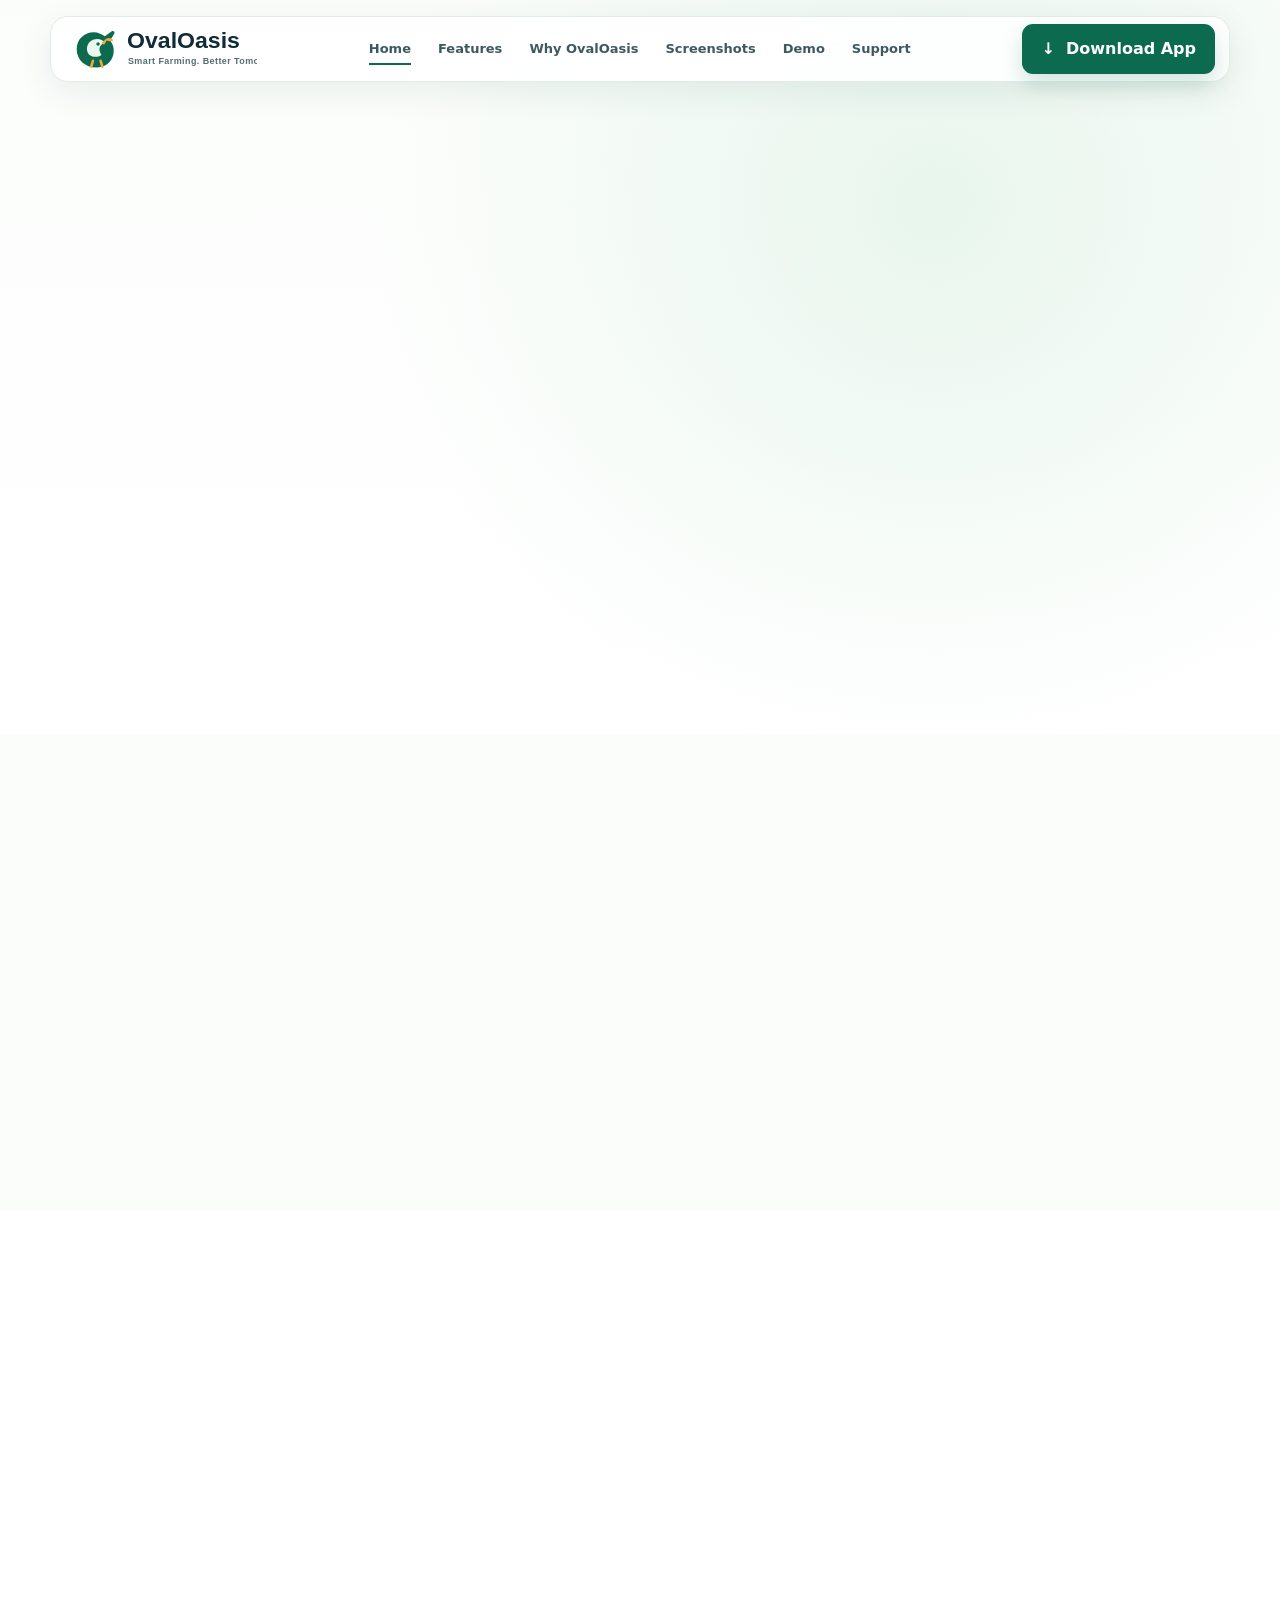
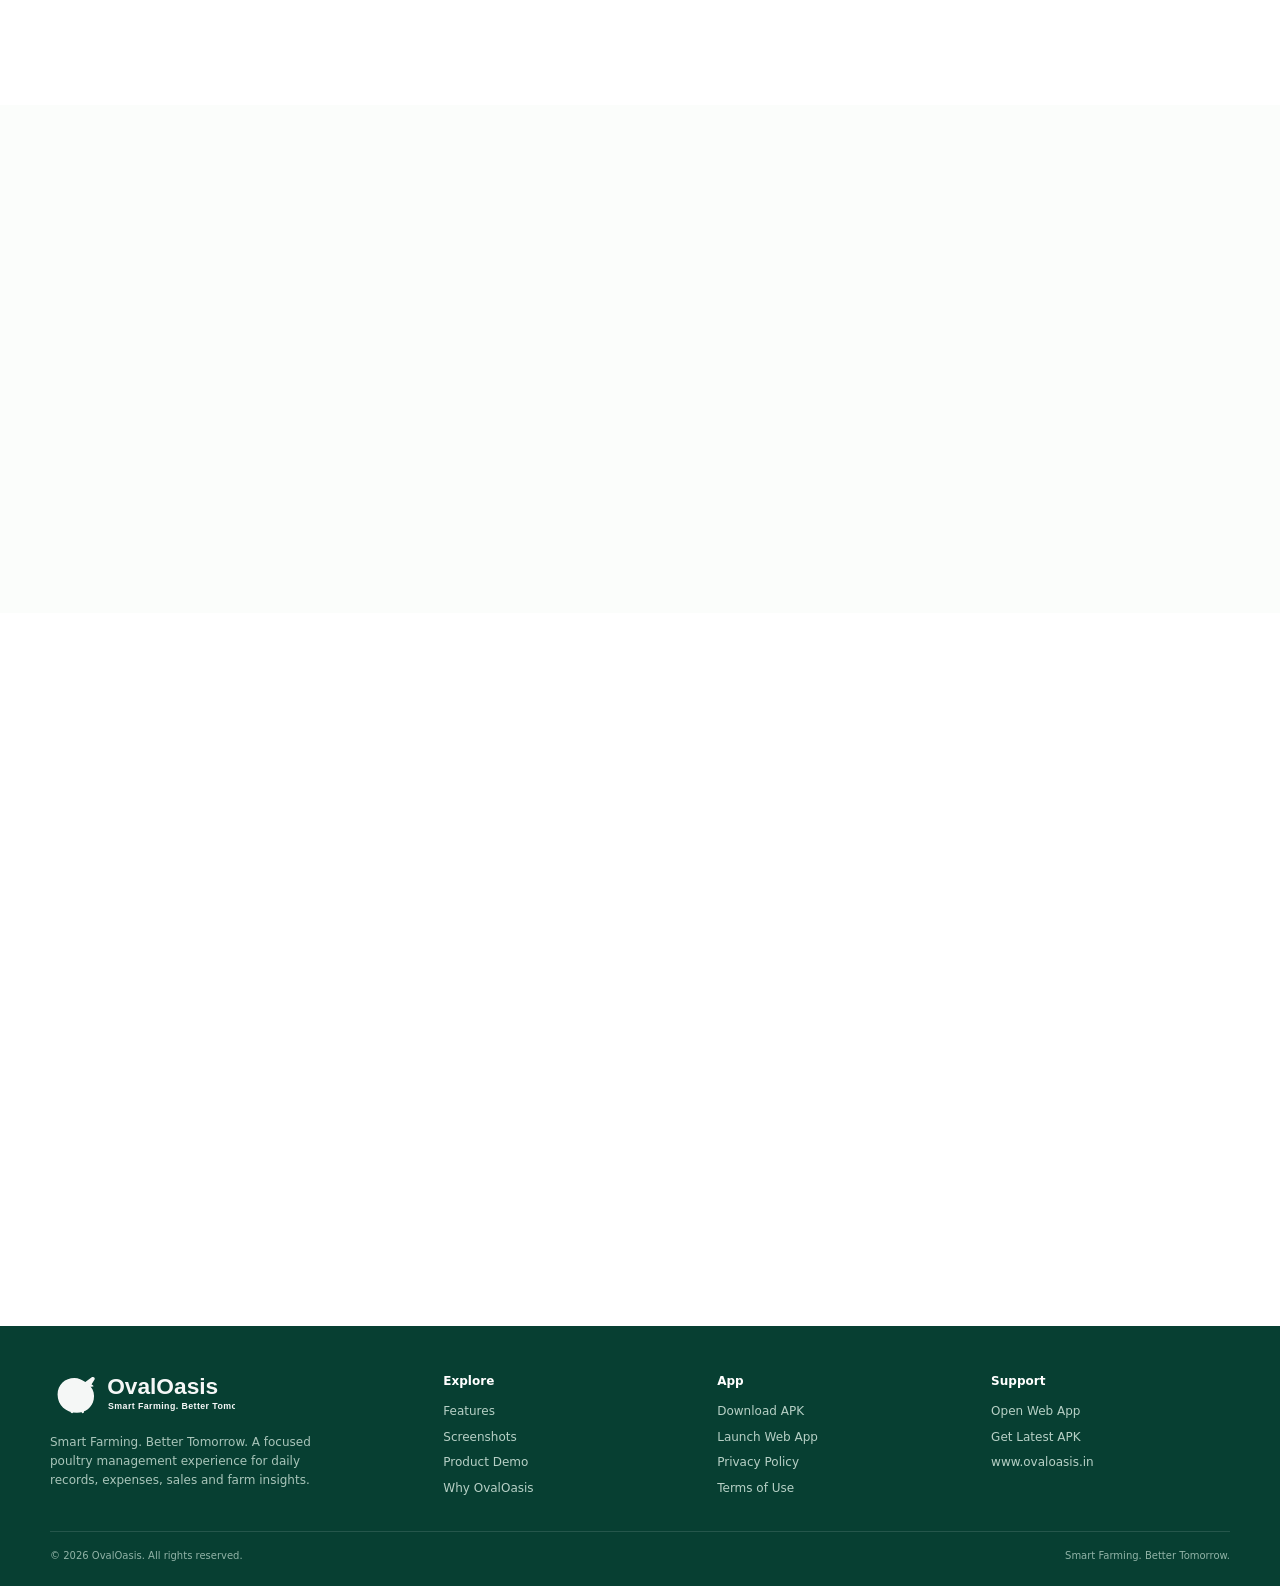
==== commit 75659adb: "Restore website index.html from baseline e044777" ====
--- a/website/index.html
+++ b/website/index.html
@@ -10,26 +10,12 @@
   <meta property="og:type" content="website">
   <meta property="og:url" content="https://www.ovaloasis.in/">
   <meta name="twitter:card" content="summary_large_image">
-  <meta name="robots" content="index,follow">
-  <link rel="canonical" href="https://www.ovaloasis.in/">
   <link rel="icon" href="assets/logo.svg" type="image/svg+xml">
   <link rel="preconnect" href="https://fonts.googleapis.com">
   <link rel="preconnect" href="https://fonts.gstatic.com" crossorigin>
   <link href="https://fonts.googleapis.com/css2?family=Inter:wght@400;500;600;700;800;900&display=swap" rel="stylesheet">
   <link rel="stylesheet" href="styles.css">
   <title>OvalOasis | Poultry Farm Management App</title>
-  <script type="application/ld+json">
-  {
-    "@context":"https://schema.org",
-    "@type":"SoftwareApplication",
-    "name":"OvalOasis",
-    "applicationCategory":"BusinessApplication",
-    "operatingSystem":"Android",
-    "url":"https://www.ovaloasis.in/",
-    "downloadUrl":"https://github.com/amzy/PoultryInventory-App/releases/latest/download/app-release.apk",
-    "description":"Poultry farm management for daily records, expenses, sales, lifting and reports."
-  }
-  </script>
 </head>
 <body>
 <a class="skip-link" href="#main">Skip to content</a>
@@ -38,8 +24,8 @@
   <div class="container">
     <nav class="nav-shell" aria-label="Main navigation">
       <a class="brand" href="#home" aria-label="OvalOasis home"><img src="assets/logo.svg" alt="OvalOasis"></a>
-      <button class="menu-toggle" type="button" aria-label="Open navigation menu" aria-expanded="false" aria-controls="site-navigation">☰</button>
-      <div class="nav-links" id="site-navigation">
+      <button class="menu-toggle" type="button" aria-label="Open menu" aria-expanded="false">☰</button>
+      <div class="nav-links">
         <a class="active" href="#home">Home</a>
         <a href="#features">Features</a>
         <a href="#why">Why OvalOasis</a>
@@ -222,10 +208,10 @@
   </div>
 </footer>
 
-<div id="demo-modal" class="demo-modal" role="dialog" aria-modal="true" aria-labelledby="demo-modal-title" aria-hidden="true">
+<div id="demo-modal" role="dialog" aria-modal="true" aria-label="OvalOasis product demo" style="display:none;position:fixed;inset:0;z-index:100;background:rgba(7,35,28,.72);backdrop-filter:blur(10px);align-items:center;justify-content:center;padding:18px">
   <div style="width:min(920px,100%);max-height:90vh;overflow:auto;background:#f7fbf8;border-radius:24px;padding:18px;box-shadow:0 30px 80px rgba(0,0,0,.3);position:relative">
-    <button class="demo-close" type="button" aria-label="Close demo">×</button>
-    <div class="demo-modal-head"><div class="section-kicker">Product demo</div><h2 id="demo-modal-title">OvalOasis in motion</h2><p>Explore the main workflows without leaving the page.</p></div>
+    <button class="demo-close" type="button" aria-label="Close demo" style="position:absolute;right:14px;top:12px;width:36px;height:36px;border:0;border-radius:50%;background:#fff;font-size:20px;cursor:pointer">×</button>
+    <div style="padding:8px 8px 15px"><div class="section-kicker">Product demo</div><h2 style="margin:5px 0;font-size:30px">OvalOasis in motion</h2><p style="margin:0;color:var(--muted);font-size:13px">Explore the main workflows without leaving the page.</p></div>
     <div class="demo-stage" style="height:380px">
       <div class="demo-pane"><h4>Dashboard</h4><div class="demo-metric"><span style="font-size:9px;color:#6d7d80">Farm overview</span><b>12,540 birds</b></div><div class="demo-chart" style="height:170px"><i style="height:35%"></i><i style="height:51%"></i><i style="height:45%"></i><i style="height:66%"></i><i style="height:59%"></i><i style="height:82%"></i><i style="height:93%"></i></div></div>
       <div class="demo-pane"><h4>Daily records & sales</h4><div class="mini-card green"><div class="mini-row"><span>Direct Lift</span><span>Today</span></div><div class="mini-value">11,400 kg</div></div><div class="mini-card"><div class="mini-row"><span>Feed</span><span>620 kg</span></div><div class="mini-value">₹42,300</div></div><div class="mini-card"><div class="mini-row"><span>Mortality</span><span>12 birds</span></div><div class="mini-value">0.10%</div></div><div class="mini-card"><div class="mini-row"><span>Reports</span><span>View</span></div><div style="font-size:9px;margin-top:5px">Performance · Expenses · Sales</div></div></div>
@@ -233,6 +219,12 @@
   </div>
 </div>
 
+<script>
+  const modal=document.getElementById('demo-modal');
+  document.querySelector('.demo-button')?.addEventListener('click',()=>{modal.style.display='flex';document.body.style.overflow='hidden'});
+  document.querySelector('.demo-close')?.addEventListener('click',()=>{modal.style.display='none';document.body.style.overflow=''});
+  modal?.addEventListener('click',e=>{if(e.target===modal){modal.style.display='none';document.body.style.overflow=''}});
+</script>
 <script src="script.js" defer></script>
 </body>
 </html>
--- a/website/styles.css
+++ b/website/styles.css
@@ -1 +1 @@
-:root{--green:#0c6b4f;--green-2:#0f8a64;--green-3:#dff4e8;--ink:#102c36;--muted:#5b6f78;--cream:#f8fbf8;--line:#dfeae4;--white:#fff;--orange:#f4a83b;--shadow:0 18px 50px rgba(18,59,47,.10);--radius:22px}*{box-sizing:border-box}html{scroll-behavior:smooth}body{margin:0;color:var(--ink);font-family:Inter,ui-sans-serif,system-ui,-apple-system,BlinkMacSystemFont,"Segoe UI",sans-serif;background:#fff;line-height:1.55}a{color:inherit;text-decoration:none}button{font:inherit}img{max-width:100%;display:block}.container{width:min(1180px,calc(100% - 40px));margin:auto}.skip-link{position:fixed;left:16px;top:-60px;background:var(--green);color:#fff;padding:10px 14px;border-radius:10px;z-index:1000}.skip-link:focus{top:16px}.site-header{position:fixed;inset:16px 0 auto;z-index:50}.nav-shell{height:66px;display:flex;align-items:center;justify-content:space-between;padding:8px 14px 8px 18px;background:rgba(255,255,255,.88);backdrop-filter:blur(18px);border:1px solid rgba(223,234,228,.9);border-radius:18px;box-shadow:0 10px 35px rgba(18,59,47,.08)}.brand img{width:188px;height:auto}.nav-links{display:flex;align-items:center;gap:27px;font-size:13px;font-weight:700;color:#3d5960}.nav-links a{position:relative;padding:8px 0}.nav-links a:after{content:"";position:absolute;left:0;right:100%;bottom:2px;height:2px;background:var(--green);transition:right .25s}.nav-links a:hover:after,.nav-links a.active:after{right:0}.nav-cta,.btn-primary{display:inline-flex;align-items:center;justify-content:center;gap:10px;background:var(--green);color:#fff;border:0;border-radius:11px;padding:13px 19px;font-weight:800;box-shadow:0 10px 22px rgba(12,107,79,.18);transition:transform .25s,box-shadow .25s,background .25s}.nav-cta:hover,.btn-primary:hover{transform:translateY(-2px);background:#09583f;box-shadow:0 14px 30px rgba(12,107,79,.25)}.menu-toggle{display:none;border:0;background:transparent;font-size:25px;color:var(--green)}.hero{padding:145px 0 36px;background:radial-gradient(circle at 73% 28%,#e8f6ed 0,rgba(232,246,237,.45) 27%,transparent 52%),linear-gradient(180deg,#fbfdfb 0,#fff 100%);overflow:hidden}.hero-grid{display:grid;grid-template-columns:1.02fr 1.08fr;align-items:center;gap:26px}.eyebrow{display:inline-flex;align-items:center;gap:8px;padding:7px 11px;border:1px solid #cfe6d9;border-radius:999px;background:#f4fbf6;color:var(--green);font-size:12px;font-weight:800}.eyebrow .dot{width:7px;height:7px;border-radius:50%;background:#32a36d;box-shadow:0 0 0 5px #dff4e8}.hero h1{font-size:clamp(44px,5.1vw,70px);line-height:.99;letter-spacing:-2.8px;margin:19px 0 20px;max-width:680px}.hero h1 span{color:var(--green)}.hero-copy{font-size:17px;line-height:1.65;color:var(--muted);max-width:570px}.quick-points{display:flex;gap:0;margin:24px 0}.quick{min-width:112px;padding:0 18px;border-right:1px solid var(--line);text-align:center}.quick:first-child{padding-left:0}.quick:last-child{border:0}.quick-icon{width:42px;height:42px;border-radius:50%;display:grid;place-items:center;margin:0 auto 8px;background:#eaf7ef;color:var(--green);font-weight:900}.quick b{font-size:12px}.hero-actions{display:flex;gap:12px;flex-wrap:wrap}.btn-secondary{display:inline-flex;align-items:center;gap:10px;padding:12px 18px;border:1.5px solid #70ae93;border-radius:11px;color:var(--green);font-weight:800;background:#fff;transition:.25s}.btn-secondary:hover{background:#f3fbf6;transform:translateY(-2px)}.meta{font-size:12px;color:#6f8086;margin-top:9px}.hero-visual{position:relative;min-height:510px}.farm-art{position:absolute;inset:0 0 0 auto;width:72%;height:100%;object-fit:cover;border-radius:40px;opacity:.98}.phone-cluster{position:absolute;left:2%;bottom:18px;display:flex;align-items:flex-end;gap:12px;z-index:2}.phone{width:190px;height:382px;background:#111b1a;border:5px solid #111;border-radius:32px;padding:7px;box-shadow:0 28px 55px rgba(14,48,39,.25);transform:rotate(-5deg);overflow:hidden}.phone.main{width:214px;height:430px;transform:rotate(1deg);margin-bottom:0}.phone-screen{height:100%;border-radius:23px;background:#f7fbf8;overflow:hidden;position:relative}.notch{width:82px;height:17px;background:#101414;border-radius:0 0 12px 12px;position:absolute;left:50%;top:0;transform:translateX(-50%);z-index:3}.app-top{height:52px;padding:19px 13px 8px;display:flex;justify-content:space-between;align-items:end;font-size:10px;font-weight:900}.app-body{padding:8px}.mini-card{background:#fff;border:1px solid #e2ebe5;border-radius:12px;padding:9px;margin-bottom:8px;box-shadow:0 5px 12px rgba(18,59,47,.04)}.mini-card.green{background:#e9f8ee;border-color:#d4ecdc}.mini-row{display:flex;justify-content:space-between;gap:6px;font-size:8px;color:#65777b}.mini-value{font-size:16px;font-weight:900;margin-top:3px}.spark{height:50px;display:flex;align-items:flex-end;gap:4px;margin-top:7px}.spark i{display:block;width:8px;border-radius:5px 5px 1px 1px;background:#57ad7f}.hero-note{position:absolute;right:0;top:130px;z-index:4;max-width:270px;color:#0c6b4f;font-size:23px;line-height:1.3;font-family:"Segoe Print","Bradley Hand",cursive;font-weight:700;transform:rotate(-4deg)}.hero-note:after{content:"";display:block;width:145px;height:26px;border-bottom:3px solid var(--green);border-radius:50%;transform:rotate(-5deg);margin:4px 0 0 12px}.trust-strip{position:absolute;right:0;bottom:0;z-index:4;display:grid;grid-template-columns:repeat(3,1fr);width:min(520px,80%);padding:18px;background:rgba(255,255,255,.94);backdrop-filter:blur(12px);border:1px solid #e2ebe5;border-radius:16px;box-shadow:var(--shadow)}.trust-item{text-align:center;padding:0 14px;border-right:1px solid var(--line)}.trust-item:last-child{border:0}.trust-item strong{display:block;font-size:12px;margin-top:5px}.trust-item span{font-size:10px;color:#7b8a8e}.section{padding:72px 0}.section-soft{background:#fbfdfb}.section-head{display:flex;justify-content:space-between;gap:35px;align-items:end;margin-bottom:26px}.section-kicker{font-size:12px;font-weight:900;color:var(--green);text-transform:uppercase;letter-spacing:1.3px}.section h2{font-size:clamp(30px,3.4vw,43px);line-height:1.08;letter-spacing:-1.4px;margin:7px 0 0}.section-head p{max-width:470px;color:var(--muted);margin:0;font-size:14px}.feature-grid{display:grid;grid-template-columns:repeat(6,1fr);gap:12px}.feature-card{min-height:148px;padding:17px;border:1px solid var(--line);border-radius:16px;transition:transform .25s,box-shadow .25s}.feature-card:nth-child(1){background:#effaf2}.feature-card:nth-child(2){background:#eff8fd}.feature-card:nth-child(3){background:#fff8ed}.feature-card:nth-child(4){background:#f8f2ff}.feature-card:nth-child(5){background:#fff0f5}.feature-card:nth-child(6){background:#eefaf9}.feature-card:hover{transform:translateY(-5px);box-shadow:0 14px 30px rgba(18,59,47,.09)}.feature-icon{width:42px;height:42px;border-radius:50%;display:grid;place-items:center;background:#fff;margin-bottom:12px;font-size:19px;box-shadow:0 4px 12px rgba(18,59,47,.06)}.feature-card h3{font-size:13px;margin:0 0 7px}.feature-card p{font-size:11px;color:#63757a;margin:0}.showcase-grid{display:grid;grid-template-columns:1.08fr .92fr;gap:14px}.panel{border:1px solid var(--line);border-radius:18px;background:#fff;padding:22px;overflow:hidden}.panel h2{font-size:22px;margin:0 0 3px}.panel-sub{font-size:12px;color:var(--muted);margin:0 0 18px}.screens{display:flex;justify-content:center;gap:20px;align-items:flex-end;padding:4px 0 4px}.screen-card{width:105px}.screen-phone{height:195px;border:4px solid #121919;border-radius:20px;background:#f7fbf8;padding:4px;box-shadow:0 10px 20px rgba(18,59,47,.15)}.screen-caption{text-align:center;font-size:10px;font-weight:800;margin-top:8px}.screen-caption small{display:block;color:#7b898d;font-weight:600;margin-top:2px}.tiny-ui{height:100%;border-radius:14px;background:#fff;padding:13px 7px 7px;position:relative;overflow:hidden}.tiny-ui:before{content:"";position:absolute;top:0;left:50%;transform:translateX(-50%);width:44px;height:9px;border-radius:0 0 8px 8px;background:#111}.tiny-title{font-size:7px;font-weight:900;margin:9px 0}.tiny-box{border:1px solid #e2ebe5;border-radius:6px;padding:6px;margin-bottom:5px;font-size:6px}.tiny-bars{height:68px;display:flex;align-items:end;gap:4px;padding:5px}.tiny-bars i{flex:1;background:#4aa875;border-radius:3px 3px 0 0}.why-grid{display:grid;grid-template-columns:1fr 1fr;gap:16px 25px;margin-top:14px}.why{display:grid;grid-template-columns:47px 1fr;gap:11px;align-items:start}.why-icon{width:44px;height:44px;border-radius:50%;display:grid;place-items:center;background:#ecf8f0;color:var(--green);font-weight:900;font-size:18px}.why h3{font-size:13px;margin:1px 0 4px}.why p{font-size:11px;color:#718085;margin:0}.marketing-band{display:grid;grid-template-columns:1fr .9fr;align-items:center;gap:25px;background:linear-gradient(120deg,#eef9f1,#e4f4e9);border:1px solid #d6ecdd;border-radius:20px;padding:28px 30px}.marketing-band h2{font-size:29px;margin:0 0 7px}.marketing-band p{color:var(--muted);font-size:13px;margin:0 0 15px}.tour{position:relative;display:grid;grid-template-columns:.72fr 1.28fr;gap:30px;align-items:center}.tour-copy h2{font-size:38px;line-height:1.08;margin:8px 0 12px}.tour-copy p{color:var(--muted);font-size:14px}.tour-tabs{display:flex;gap:8px;flex-wrap:wrap;margin-top:20px}.tour-tab{border:1px solid var(--line);background:#fff;border-radius:999px;padding:8px 12px;font-size:11px;font-weight:800;color:#5e7075;cursor:pointer}.tour-tab.active{background:var(--green);border-color:var(--green);color:#fff}.demo-window{border:1px solid #dbe7e0;border-radius:22px;background:#f7fbf8;padding:16px;box-shadow:var(--shadow);min-height:360px}.demo-toolbar{height:30px;display:flex;gap:5px;align-items:center}.demo-dot{width:8px;height:8px;border-radius:50%;background:#c8d7d0}.demo-stage{height:300px;display:grid;grid-template-columns:1fr 1fr;gap:13px}.demo-pane{background:#fff;border:1px solid #e1ebe5;border-radius:15px;padding:13px;overflow:hidden}.demo-pane h4{font-size:12px;margin:0 0 10px}.demo-metric{padding:11px;border-radius:11px;background:#eef8f1;margin-bottom:8px}.demo-metric b{display:block;font-size:18px}.demo-chart{height:115px;display:flex;align-items:end;gap:7px;padding:12px 5px 5px}.demo-chart i{flex:1;background:#62b486;border-radius:5px 5px 2px 2px;animation:barPulse 2.2s ease-in-out infinite alternate}.demo-chart i:nth-child(2){height:38%}.demo-chart i:nth-child(3){height:58%}.demo-chart i:nth-child(4){height:47%}.demo-chart i:nth-child(5){height:75%}.demo-chart i:nth-child(6){height:64%}.demo-chart i:nth-child(7){height:91%}@keyframes barPulse{to{transform:scaleY(.75);transform-origin:bottom}}.cta{padding:0 0 72px}.cta-card{position:relative;overflow:hidden;display:grid;grid-template-columns:1.2fr .8fr;align-items:center;background:linear-gradient(110deg,#edf9f0,#e1f3e7);border:1px solid #d5ebdc;border-radius:22px;padding:34px 40px}.cta-card:after{content:"";position:absolute;width:280px;height:280px;border-radius:50%;background:#fff;opacity:.35;right:-80px;top:-130px}.cta-card h2{font-size:36px;margin:0 0 6px}.cta-card p{color:var(--muted);margin:0 0 17px}.cta-art{justify-self:end;width:260px;position:relative;z-index:2}.phone-outline{width:125px;height:210px;border:5px solid var(--green);border-radius:23px;margin:auto;position:relative;transform:rotate(7deg)}.phone-outline:before{content:"";position:absolute;left:50%;top:7px;transform:translateX(-50%);width:40px;height:8px;background:var(--green);border-radius:0 0 7px 7px}.hand-note{position:absolute;right:-4px;bottom:7px;color:var(--green);font-family:"Segoe Print","Bradley Hand",cursive;font-weight:700;font-size:18px;transform:rotate(-8deg)}.footer{background:#073f32;color:#dceee7;padding:42px 0 22px}.footer-grid{display:grid;grid-template-columns:1.5fr 1fr 1fr 1fr;gap:35px}.footer-brand img{width:185px;filter:brightness(0) invert(1);opacity:.96}.footer p{font-size:12px;color:#a9c5ba;max-width:300px}.footer h4{font-size:12px;margin:4px 0 12px;color:#fff}.footer-links{display:grid;gap:7px;font-size:12px;color:#b7d0c6}.footer-links a:hover{color:#fff}.footer-bottom{border-top:1px solid rgba(255,255,255,.12);margin-top:30px;padding-top:16px;display:flex;justify-content:space-between;gap:15px;font-size:10px;color:#91b3a7}.reveal{opacity:0;transform:translateY(22px);transition:opacity .7s ease,transform .7s ease}.reveal.visible{opacity:1;transform:none}.float{animation:float 5s ease-in-out infinite}@keyframes float{0%,100%{transform:translateY(0)}50%{transform:translateY(-10px)}}@media(max-width:1050px){.nav-links{gap:15px}.hero-grid{grid-template-columns:1fr}.hero-visual{min-height:500px}.feature-grid{grid-template-columns:repeat(3,1fr)}.showcase-grid,.tour{grid-template-columns:1fr}.cta-card{grid-template-columns:1fr}.cta-art{justify-self:center;margin-top:10px}.footer-grid{grid-template-columns:2fr 1fr 1fr}}@media(max-width:760px){.container{width:min(100% - 28px,1180px)}.site-header{inset:8px 0 auto}.nav-shell{height:58px}.brand img{width:155px}.menu-toggle{display:block}.nav-links{display:none;position:absolute;left:14px;right:14px;top:65px;background:#fff;border:1px solid var(--line);border-radius:16px;padding:12px;box-shadow:var(--shadow);flex-direction:column;align-items:stretch}.nav-links.open{display:flex}.nav-links a{padding:11px 12px}.nav-cta{display:none}.hero{padding-top:105px}.hero h1{letter-spacing:-1.8px;font-size:46px}.quick-points{overflow:auto}.quick{min-width:100px}.hero-visual{min-height:560px}.farm-art{width:100%;height:68%;bottom:0;top:auto}.phone-cluster{left:2%;bottom:40px;transform:scale(.82);transform-origin:left bottom}.hero-note{right:0;top:80px;font-size:18px}.trust-strip{bottom:0;width:100%;padding:12px 6px}.trust-item{padding:0 5px}.trust-item strong{font-size:10px}.trust-item span{font-size:8px}.section{padding:55px 0}.section-head{display:block}.section-head p{margin-top:12px}.feature-grid{grid-template-columns:1fr 1fr}.screens{gap:8px}.screen-card{width:78px}.screen-phone{height:150px}.why-grid{gap:18px 12px}.marketing-band{grid-template-columns:1fr;padding:22px}.tour-copy h2{font-size:32px}.demo-stage{grid-template-columns:1fr}.demo-pane:nth-child(2){display:none}.cta-card{padding:28px 24px}.cta-card h2{font-size:31px}.footer-grid{grid-template-columns:1fr 1fr}.footer-brand{grid-column:1/-1}.footer-bottom{display:block}.footer-bottom span{display:block;margin-top:6px}}@media(max-width:460px){.hero h1{font-size:40px}.hero-copy{font-size:15px}.quick{min-width:92px;padding:0 8px}.hero-actions>*{width:100%}.hero-visual{min-height:530px}.phone{width:150px;height:300px}.phone.main{width:172px;height:346px}.phone-cluster{transform:scale(.75)}.hero-note{font-size:15px;max-width:180px}.feature-grid{grid-template-columns:1fr}.screens{justify-content:space-between}.screen-card:nth-child(4){display:none}.why-grid{grid-template-columns:1fr}.footer-grid{grid-template-columns:1fr}.footer-brand{grid-column:auto}}@media(prefers-reduced-motion:reduce){html{scroll-behavior:auto}.reveal{transition:none}.float,.demo-chart i{animation:none}}+:root{--green:#0c6b4f;--green-2:#0f8a64;--green-3:#dff4e8;--ink:#102c36;--muted:#5b6f78;--cream:#f8fbf8;--line:#dfeae4;--white:#fff;--orange:#f4a83b;--shadow:0 18px 50px rgba(18,59,47,.10);--radius:22px}*{box-sizing:border-box}html{scroll-behavior:smooth}body{margin:0;color:var(--ink);font-family:Inter,ui-sans-serif,system-ui,-apple-system,BlinkMacSystemFont,"Segoe UI",sans-serif;background:#fff;line-height:1.55}a{color:inherit;text-decoration:none}button{font:inherit}img{max-width:100%;display:block}.container{width:min(1180px,calc(100% - 40px));margin:auto}.skip-link{position:fixed;left:16px;top:-60px;background:var(--green);color:#fff;padding:10px 14px;border-radius:10px;z-index:1000}.skip-link:focus{top:16px}.site-header{position:fixed;inset:16px 0 auto;z-index:50}.nav-shell{height:66px;display:flex;align-items:center;justify-content:space-between;padding:8px 14px 8px 18px;background:rgba(255,255,255,.88);backdrop-filter:blur(18px);border:1px solid rgba(223,234,228,.9);border-radius:18px;box-shadow:0 10px 35px rgba(18,59,47,.08)}.brand img{width:188px;height:auto}.nav-links{display:flex;align-items:center;gap:27px;font-size:13px;font-weight:700;color:#3d5960}.nav-links a{position:relative;padding:8px 0}.nav-links a:after{content:"";position:absolute;left:0;right:100%;bottom:2px;height:2px;background:var(--green);transition:right .25s}.nav-links a:hover:after,.nav-links a.active:after{right:0}.nav-cta,.btn-primary{display:inline-flex;align-items:center;justify-content:center;gap:10px;background:var(--green);color:#fff;border:0;border-radius:11px;padding:13px 19px;font-weight:800;box-shadow:0 10px 22px rgba(12,107,79,.18);transition:transform .25s,box-shadow .25s,background .25s}.nav-cta:hover,.btn-primary:hover{transform:translateY(-2px);background:#09583f;box-shadow:0 14px 30px rgba(12,107,79,.25)}.menu-toggle{display:none;border:0;background:transparent;font-size:25px;color:var(--green)}.hero{padding:145px 0 36px;background:radial-gradient(circle at 73% 28%,#e8f6ed 0,rgba(232,246,237,.45) 27%,transparent 52%),linear-gradient(180deg,#fbfdfb 0,#fff 100%);overflow:hidden}.hero-grid{display:grid;grid-template-columns:1.02fr 1.08fr;align-items:center;gap:26px}.eyebrow{display:inline-flex;align-items:center;gap:8px;padding:7px 11px;border:1px solid #cfe6d9;border-radius:999px;background:#f4fbf6;color:var(--green);font-size:12px;font-weight:800}.eyebrow .dot{width:7px;height:7px;border-radius:50%;background:#32a36d;box-shadow:0 0 0 5px #dff4e8}.hero h1{font-size:clamp(44px,5.1vw,70px);line-height:.99;letter-spacing:-2.8px;margin:19px 0 20px;max-width:680px}.hero h1 span{color:var(--green)}.hero-copy{font-size:17px;line-height:1.65;color:var(--muted);max-width:570px}.quick-points{display:flex;gap:0;margin:24px 0}.quick{min-width:112px;padding:0 18px;border-right:1px solid var(--line);text-align:center}.quick:first-child{padding-left:0}.quick:last-child{border:0}.quick-icon{width:42px;height:42px;border-radius:50%;display:grid;place-items:center;margin:0 auto 8px;background:#eaf7ef;color:var(--green);font-weight:900}.quick b{font-size:12px}.hero-actions{display:flex;gap:12px;flex-wrap:wrap}.btn-secondary{display:inline-flex;align-items:center;gap:10px;padding:12px 18px;border:1.5px solid #70ae93;border-radius:11px;color:var(--green);font-weight:800;background:#fff;transition:.25s}.btn-secondary:hover{background:#f3fbf6;transform:translateY(-2px)}.meta{font-size:12px;color:#6f8086;margin-top:9px}.hero-visual{position:relative;min-height:510px}.farm-art{position:absolute;inset:0 0 0 auto;width:72%;height:100%;object-fit:cover;border-radius:40px;opacity:.98}.phone-cluster{position:absolute;left:2%;bottom:18px;display:flex;align-items:flex-end;gap:12px;z-index:2}.phone{width:190px;height:382px;background:#111b1a;border:5px solid #111;border-radius:32px;padding:7px;box-shadow:0 28px 55px rgba(14,48,39,.25);transform:rotate(-5deg);overflow:hidden}.phone.main{width:214px;height:430px;transform:rotate(1deg);margin-bottom:0}.phone-screen{height:100%;border-radius:23px;background:#f7fbf8;overflow:hidden;position:relative}.notch{width:82px;height:17px;background:#101414;border-radius:0 0 12px 12px;position:absolute;left:50%;top:0;transform:translateX(-50%);z-index:3}.app-top{height:52px;padding:19px 13px 8px;display:flex;justify-content:space-between;align-items:end;font-size:10px;font-weight:900}.app-body{padding:8px}.mini-card{background:#fff;border:1px solid #e2ebe5;border-radius:12px;padding:9px;margin-bottom:8px;box-shadow:0 5px 12px rgba(18,59,47,.04)}.mini-card.green{background:#e9f8ee;border-color:#d4ecdc}.mini-row{display:flex;justify-content:space-between;gap:6px;font-size:8px;color:#65777b}.mini-value{font-size:16px;font-weight:900;margin-top:3px}.spark{height:50px;display:flex;align-items:flex-end;gap:4px;margin-top:7px}.spark i{display:block;width:8px;border-radius:5px 5px 1px 1px;background:#57ad7f}.hero-note{position:absolute;right:0;top:130px;z-index:4;max-width:270px;color:#0c6b4f;font-size:23px;line-height:1.3;font-family:"Segoe Print","Bradley Hand",cursive;font-weight:700;transform:rotate(-4deg)}.hero-note:after{content:"";display:block;width:145px;height:26px;border-bottom:3px solid var(--green);border-radius:50%;transform:rotate(-5deg);margin:4px 0 0 12px}.trust-strip{position:absolute;right:0;bottom:0;z-index:4;display:grid;grid-template-columns:repeat(3,1fr);width:min(520px,80%);padding:18px;background:rgba(255,255,255,.94);backdrop-filter:blur(12px);border:1px solid #e2ebe5;border-radius:16px;box-shadow:var(--shadow)}.trust-item{text-align:center;padding:0 14px;border-right:1px solid var(--line)}.trust-item:last-child{border:0}.trust-item strong{display:block;font-size:12px;margin-top:5px}.trust-item span{font-size:10px;color:#7b8a8e}.section{padding:72px 0}.section-soft{background:#fbfdfb}.section-head{display:flex;justify-content:space-between;gap:35px;align-items:end;margin-bottom:26px}.section-kicker{font-size:12px;font-weight:900;color:var(--green);text-transform:uppercase;letter-spacing:1.3px}.section h2{font-size:clamp(30px,3.4vw,43px);line-height:1.08;letter-spacing:-1.4px;margin:7px 0 0}.section-head p{max-width:470px;color:var(--muted);margin:0;font-size:14px}.feature-grid{display:grid;grid-template-columns:repeat(6,1fr);gap:12px}.feature-card{min-height:148px;padding:17px;border:1px solid var(--line);border-radius:16px;transition:transform .25s,box-shadow .25s}.feature-card:nth-child(1){background:#effaf2}.feature-card:nth-child(2){background:#eff8fd}.feature-card:nth-child(3){background:#fff8ed}.feature-card:nth-child(4){background:#f8f2ff}.feature-card:nth-child(5){background:#fff0f5}.feature-card:nth-child(6){background:#eefaf9}.feature-card:hover{transform:translateY(-5px);box-shadow:0 14px 30px rgba(18,59,47,.09)}.feature-icon{width:42px;height:42px;border-radius:50%;display:grid;place-items:center;background:#fff;margin-bottom:12px;font-size:19px;box-shadow:0 4px 12px rgba(18,59,47,.06)}.feature-card h3{font-size:13px;margin:0 0 7px}.feature-card p{font-size:11px;color:#63757a;margin:0}.showcase-grid{display:grid;grid-template-columns:1.08fr .92fr;gap:14px}.panel{border:1px solid var(--line);border-radius:18px;background:#fff;padding:22px;overflow:hidden}.panel h2{font-size:22px;margin:0 0 3px}.panel-sub{font-size:12px;color:var(--muted);margin:0 0 18px}.screens{display:flex;justify-content:center;gap:20px;align-items:flex-end;padding:4px 0 4px}.screen-card{width:105px}.screen-phone{height:195px;border:4px solid #121919;border-radius:20px;background:#f7fbf8;padding:4px;box-shadow:0 10px 20px rgba(18,59,47,.15)}.screen-caption{text-align:center;font-size:10px;font-weight:800;margin-top:8px}.screen-caption small{display:block;color:#7b898d;font-weight:600;margin-top:2px}.tiny-ui{height:100%;border-radius:14px;background:#fff;padding:13px 7px 7px;position:relative;overflow:hidden}.tiny-ui:before{content:"";position:absolute;top:0;left:50%;transform:translateX(-50%);width:44px;height:9px;border-radius:0 0 8px 8px;background:#111}.tiny-title{font-size:7px;font-weight:900;margin:9px 0}.tiny-box{border:1px solid #e2ebe5;border-radius:6px;padding:6px;margin-bottom:5px;font-size:6px}.tiny-bars{height:68px;display:flex;align-items:end;gap:4px;padding:5px}.tiny-bars i{flex:1;background:#4aa875;border-radius:3px 3px 0 0}.why-grid{display:grid;grid-template-columns:1fr 1fr;gap:16px 25px;margin-top:14px}.why{display:grid;grid-template-columns:47px 1fr;gap:11px;align-items:start}.why-icon{width:44px;height:44px;border-radius:50%;display:grid;place-items:center;background:#ecf8f0;color:var(--green);font-weight:900;font-size:18px}.why h3{font-size:13px;margin:1px 0 4px}.why p{font-size:11px;color:#718085;margin:0}.marketing-band{display:grid;grid-template-columns:1fr .9fr;align-items:center;gap:25px;background:linear-gradient(120deg,#eef9f1,#e4f4e9);border:1px solid #d6ecdd;border-radius:20px;padding:28px 30px}.marketing-band h2{font-size:29px;margin:0 0 7px}.marketing-band p{color:var(--muted);font-size:13px;margin:0 0 15px}.tour{position:relative;display:grid;grid-template-columns:.72fr 1.28fr;gap:30px;align-items:center}.tour-copy h2{font-size:38px;line-height:1.08;margin:8px 0 12px}.tour-copy p{color:var(--muted);font-size:14px}.tour-tabs{display:flex;gap:8px;flex-wrap:wrap;margin-top:20px}.tour-tab{border:1px solid var(--line);background:#fff;border-radius:999px;padding:8px 12px;font-size:11px;font-weight:800;color:#5e7075;cursor:pointer}.tour-tab.active{background:var(--green);border-color:var(--green);color:#fff}.demo-window{border:1px solid #dbe7e0;border-radius:22px;background:#f7fbf8;padding:16px;box-shadow:var(--shadow);min-height:360px}.demo-toolbar{height:30px;display:flex;gap:5px;align-items:center}.demo-dot{width:8px;height:8px;border-radius:50%;background:#c8d7d0}.demo-stage{height:300px;display:grid;grid-template-columns:1fr 1fr;gap:13px}.demo-pane{background:#fff;border:1px solid #e1ebe5;border-radius:15px;padding:13px;overflow:hidden}.demo-pane h4{font-size:12px;margin:0 0 10px}.demo-metric{padding:11px;border-radius:11px;background:#eef8f1;margin-bottom:8px}.demo-metric b{display:block;font-size:18px}.demo-chart{height:115px;display:flex;align-items:end;gap:7px;padding:12px 5px 5px}.demo-chart i{flex:1;background:#62b486;border-radius:5px 5px 2px 2px;animation:barPulse 2.2s ease-in-out infinite alternate}.demo-chart i:nth-child(2){height:38%}.demo-chart i:nth-child(3){height:58%}.demo-chart i:nth-child(4){height:47%}.demo-chart i:nth-child(5){height:75%}.demo-chart i:nth-child(6){height:64%}.demo-chart i:nth-child(7){height:91%}@keyframes barPulse{to{transform:scaleY(.75);transform-origin:bottom}}.cta{padding:0 0 72px}.cta-card{position:relative;overflow:hidden;display:grid;grid-template-columns:1.2fr .8fr;align-items:center;background:linear-gradient(110deg,#edf9f0,#e1f3e7);border:1px solid #d5ebdc;border-radius:22px;padding:34px 40px}.cta-card:after{content:"";position:absolute;width:280px;height:280px;border-radius:50%;background:#fff;opacity:.35;right:-80px;top:-130px}.cta-card h2{font-size:36px;margin:0 0 6px}.cta-card p{color:var(--muted);margin:0 0 17px}.cta-art{justify-self:end;width:260px;position:relative;z-index:2}.phone-outline{width:125px;height:210px;border:5px solid var(--green);border-radius:23px;margin:auto;position:relative;transform:rotate(7deg)}.phone-outline:before{content:"";position:absolute;left:50%;top:7px;transform:translateX(-50%);width:40px;height:8px;background:var(--green);border-radius:0 0 7px 7px}.hand-note{position:absolute;right:-4px;bottom:7px;color:var(--green);font-family:"Segoe Print","Bradley Hand",cursive;font-weight:700;font-size:18px;transform:rotate(-8deg)}.demo-modal{display:none;position:fixed;inset:0;z-index:100;background:rgba(7,35,28,.72);backdrop-filter:blur(10px);align-items:center;justify-content:center;padding:18px}.demo-modal.show{display:flex}.demo-modal>div{width:min(920px,100%);max-height:90vh;overflow:auto;background:#f7fbf8;border-radius:24px;padding:18px;box-shadow:0 30px 80px rgba(0,0,0,.3);position:relative}.demo-close{position:absolute;right:14px;top:12px;width:36px;height:36px;border:0;border-radius:50%;background:#fff;font-size:20px;line-height:1;cursor:pointer;color:var(--ink);box-shadow:0 5px 15px rgba(18,59,47,.08)}.demo-close:hover{background:#eaf7ef;color:var(--green)}.demo-modal-head{padding:8px 8px 15px}.demo-modal-head h2{margin:5px 0;font-size:30px}.demo-modal-head p{margin:0;color:var(--muted);font-size:13px}.footer{background:#073f32;color:#dceee7;padding:42px 0 22px}.footer-grid{display:grid;grid-template-columns:1.5fr 1fr 1fr 1fr;gap:35px}.footer-brand img{width:185px;filter:brightness(0) invert(1);opacity:.96}.footer p{font-size:12px;color:#a9c5ba;max-width:300px}.footer h4{font-size:12px;margin:4px 0 12px;color:#fff}.footer-links{display:grid;gap:7px;font-size:12px;color:#b7d0c6}.footer-links a:hover{color:#fff}.footer-bottom{border-top:1px solid rgba(255,255,255,.12);margin-top:30px;padding-top:16px;display:flex;justify-content:space-between;gap:15px;font-size:10px;color:#91b3a7}.reveal{opacity:0;transform:translateY(22px);transition:opacity .7s ease,transform .7s ease}.reveal.visible{opacity:1;transform:none}.float{animation:float 5s ease-in-out infinite}@keyframes float{0%,100%{transform:translateY(0)}50%{transform:translateY(-10px)}}@media(max-width:1050px){.nav-links{gap:15px}.hero-grid{grid-template-columns:1fr}.hero-visual{min-height:500px}.feature-grid{grid-template-columns:repeat(3,1fr)}.showcase-grid,.tour{grid-template-columns:1fr}.cta-card{grid-template-columns:1fr}.cta-art{justify-self:center;margin-top:10px}.footer-grid{grid-template-columns:2fr 1fr 1fr}}@media(max-width:760px){.container{width:min(100% - 28px,1180px)}.site-header{inset:8px 0 auto}.nav-shell{height:58px}.brand img{width:155px}.menu-toggle{display:block}.nav-links{display:none;position:absolute;left:14px;right:14px;top:65px;background:#fff;border:1px solid var(--line);border-radius:16px;padding:12px;box-shadow:var(--shadow);flex-direction:column;align-items:stretch}.nav-links.open{display:flex}.nav-links a{padding:11px 12px}.nav-cta{display:none}.hero{padding-top:105px}.hero h1{letter-spacing:-1.8px;font-size:46px}.quick-points{overflow:auto}.quick{min-width:100px}.hero-visual{min-height:560px}.farm-art{width:100%;height:68%;bottom:0;top:auto}.phone-cluster{left:2%;bottom:40px;transform:scale(.82);transform-origin:left bottom}.hero-note{right:0;top:80px;font-size:18px}.trust-strip{bottom:0;width:100%;padding:12px 6px}.trust-item{padding:0 5px}.trust-item strong{font-size:10px}.trust-item span{font-size:8px}.section{padding:55px 0}.section-head{display:block}.section-head p{margin-top:12px}.feature-grid{grid-template-columns:1fr 1fr}.screens{gap:8px}.screen-card{width:78px}.screen-phone{height:150px}.why-grid{gap:18px 12px}.marketing-band{grid-template-columns:1fr;padding:22px}.tour-copy h2{font-size:32px}.demo-stage{grid-template-columns:1fr}.demo-pane:nth-child(2){display:none}.cta-card{padding:28px 24px}.cta-card h2{font-size:31px}.footer-grid{grid-template-columns:1fr 1fr}.footer-brand{grid-column:1/-1}.footer-bottom{display:block}.footer-bottom span{display:block;margin-top:6px}}@media(max-width:460px){.hero h1{font-size:40px}.hero-copy{font-size:15px}.quick{min-width:92px;padding:0 8px}.hero-actions>*{width:100%}.hero-visual{min-height:530px}.phone{width:150px;height:300px}.phone.main{width:172px;height:346px}.phone-cluster{transform:scale(.75)}.hero-note{font-size:15px;max-width:180px}.feature-grid{grid-template-columns:1fr}.screens{justify-content:space-between}.screen-card:nth-child(4){display:none}.why-grid{grid-template-columns:1fr}.footer-grid{grid-template-columns:1fr}.footer-brand{grid-column:auto}}@media(max-width:760px){.demo-modal{padding:10px}.demo-modal>div{padding:14px;border-radius:18px}.demo-modal-head h2{font-size:25px}}@media(prefers-reduced-motion:reduce){html{scroll-behavior:auto}.reveal{transition:none}.float,.demo-chart i{animation:none}}
